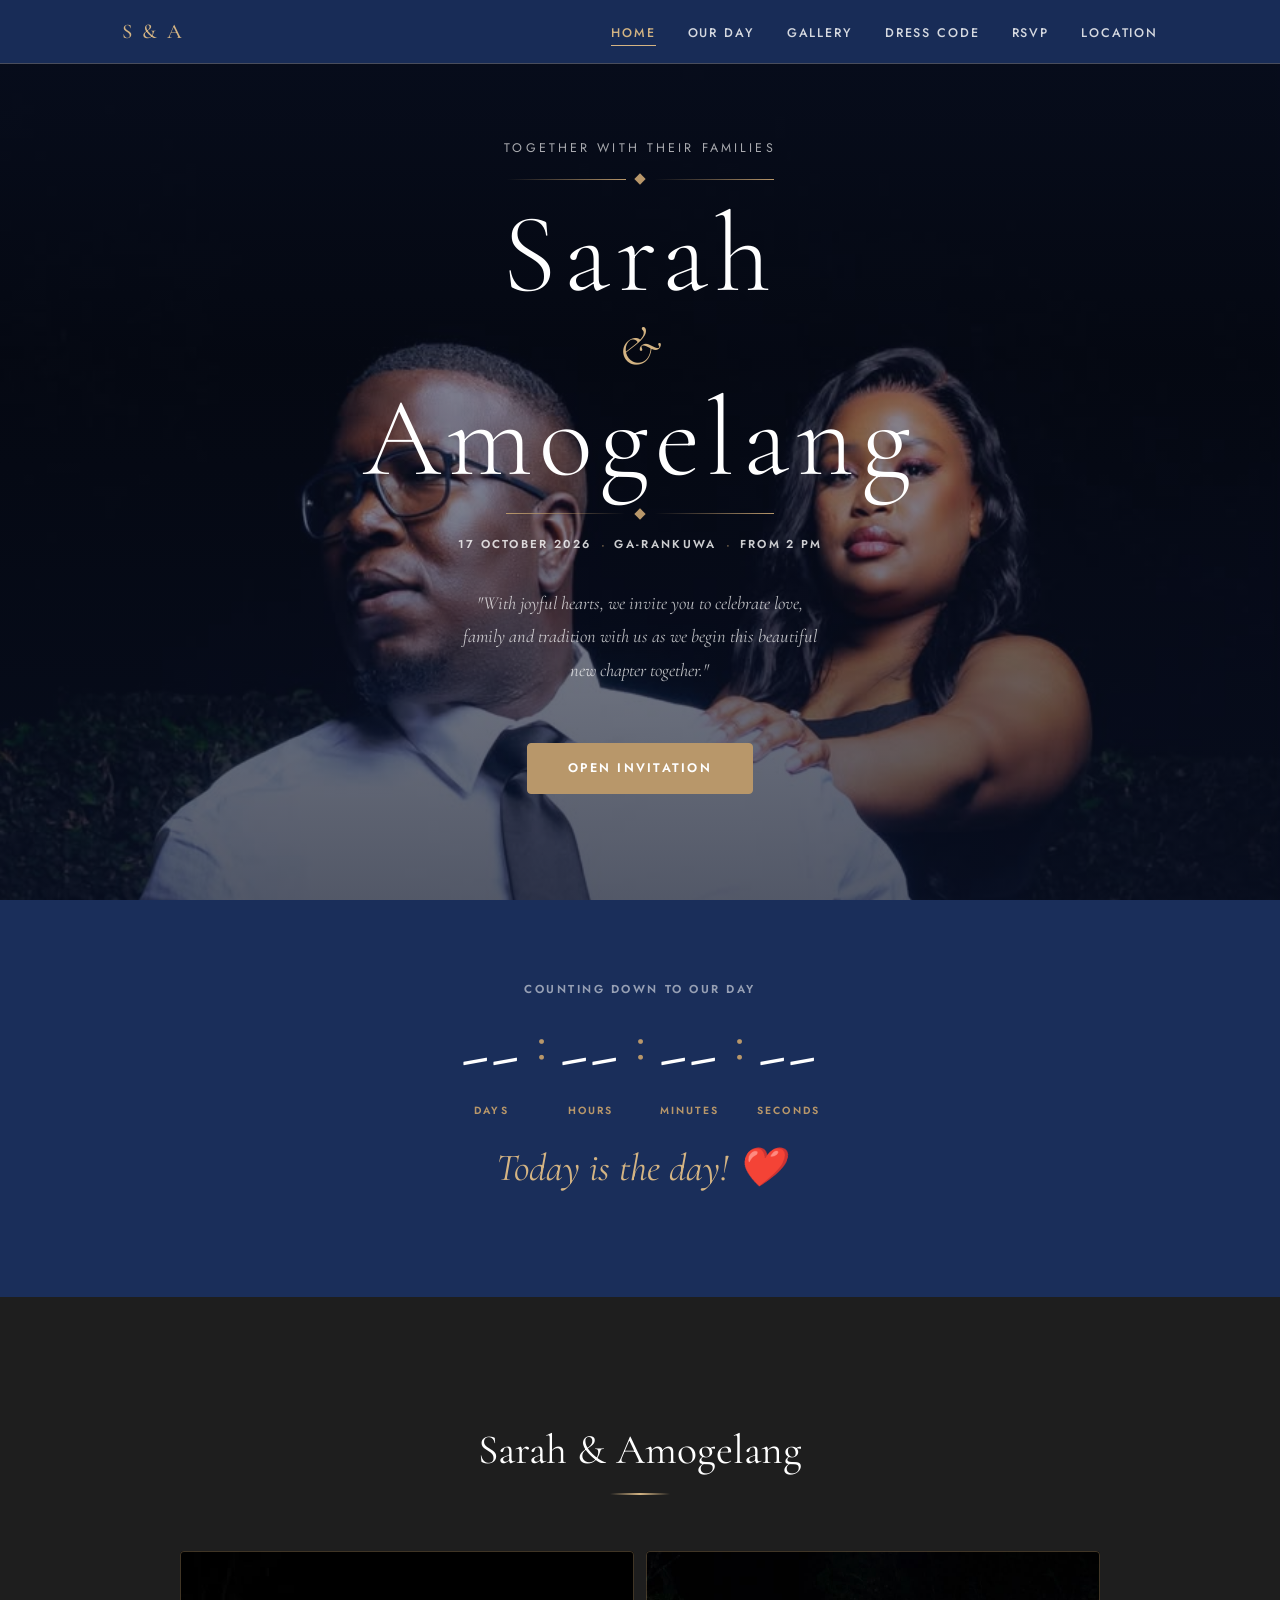
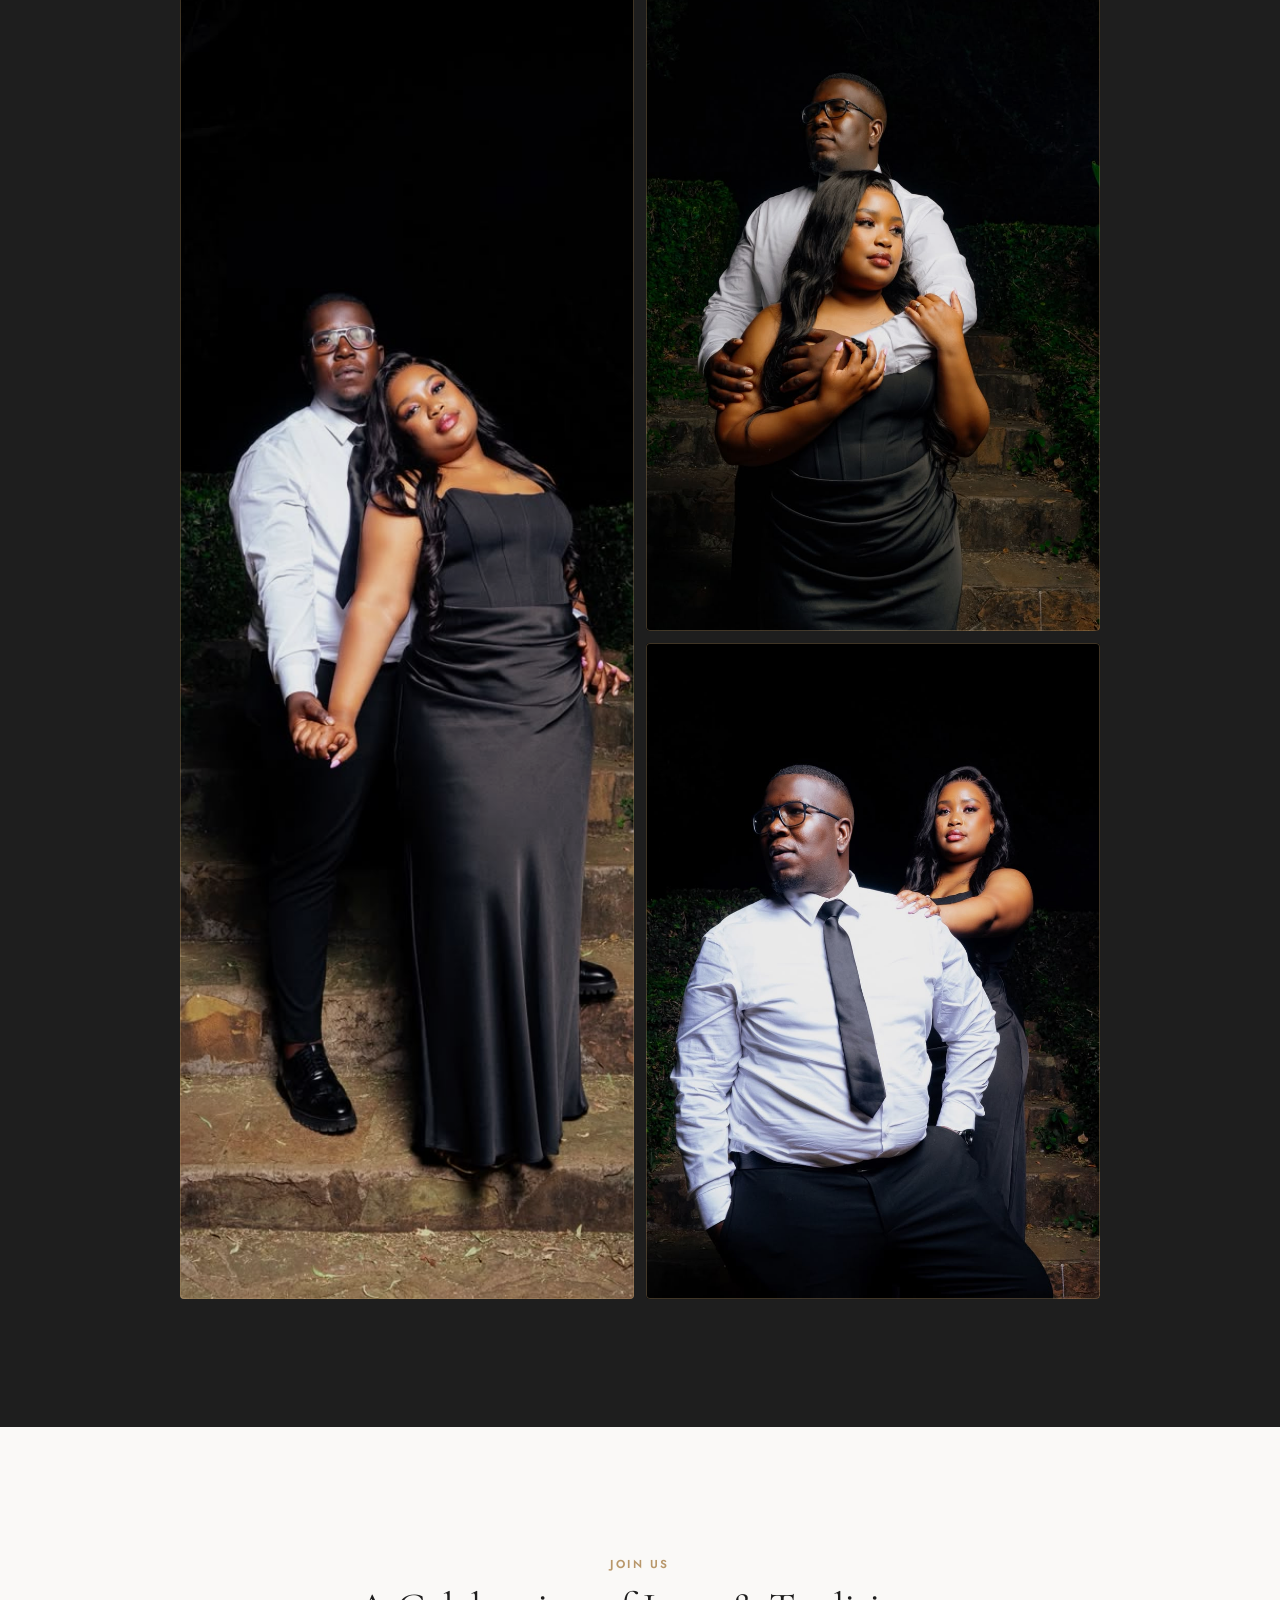
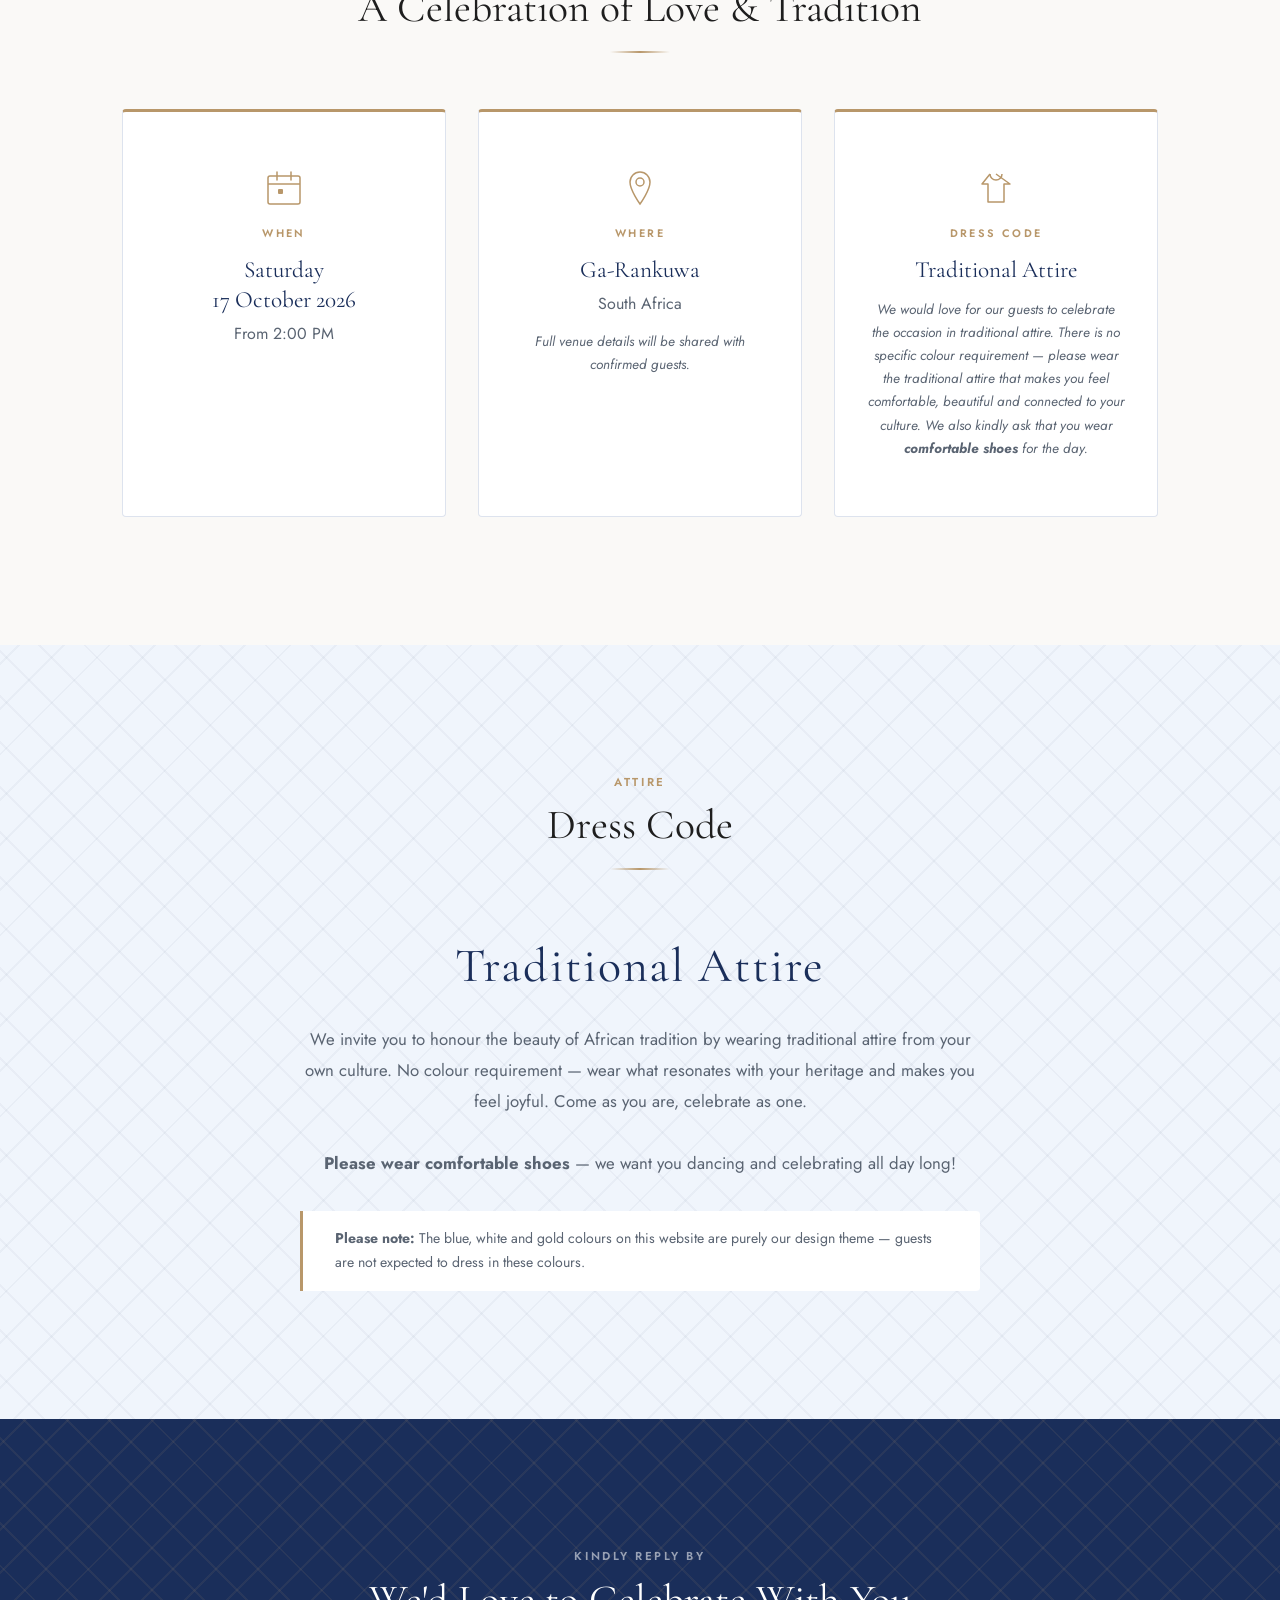
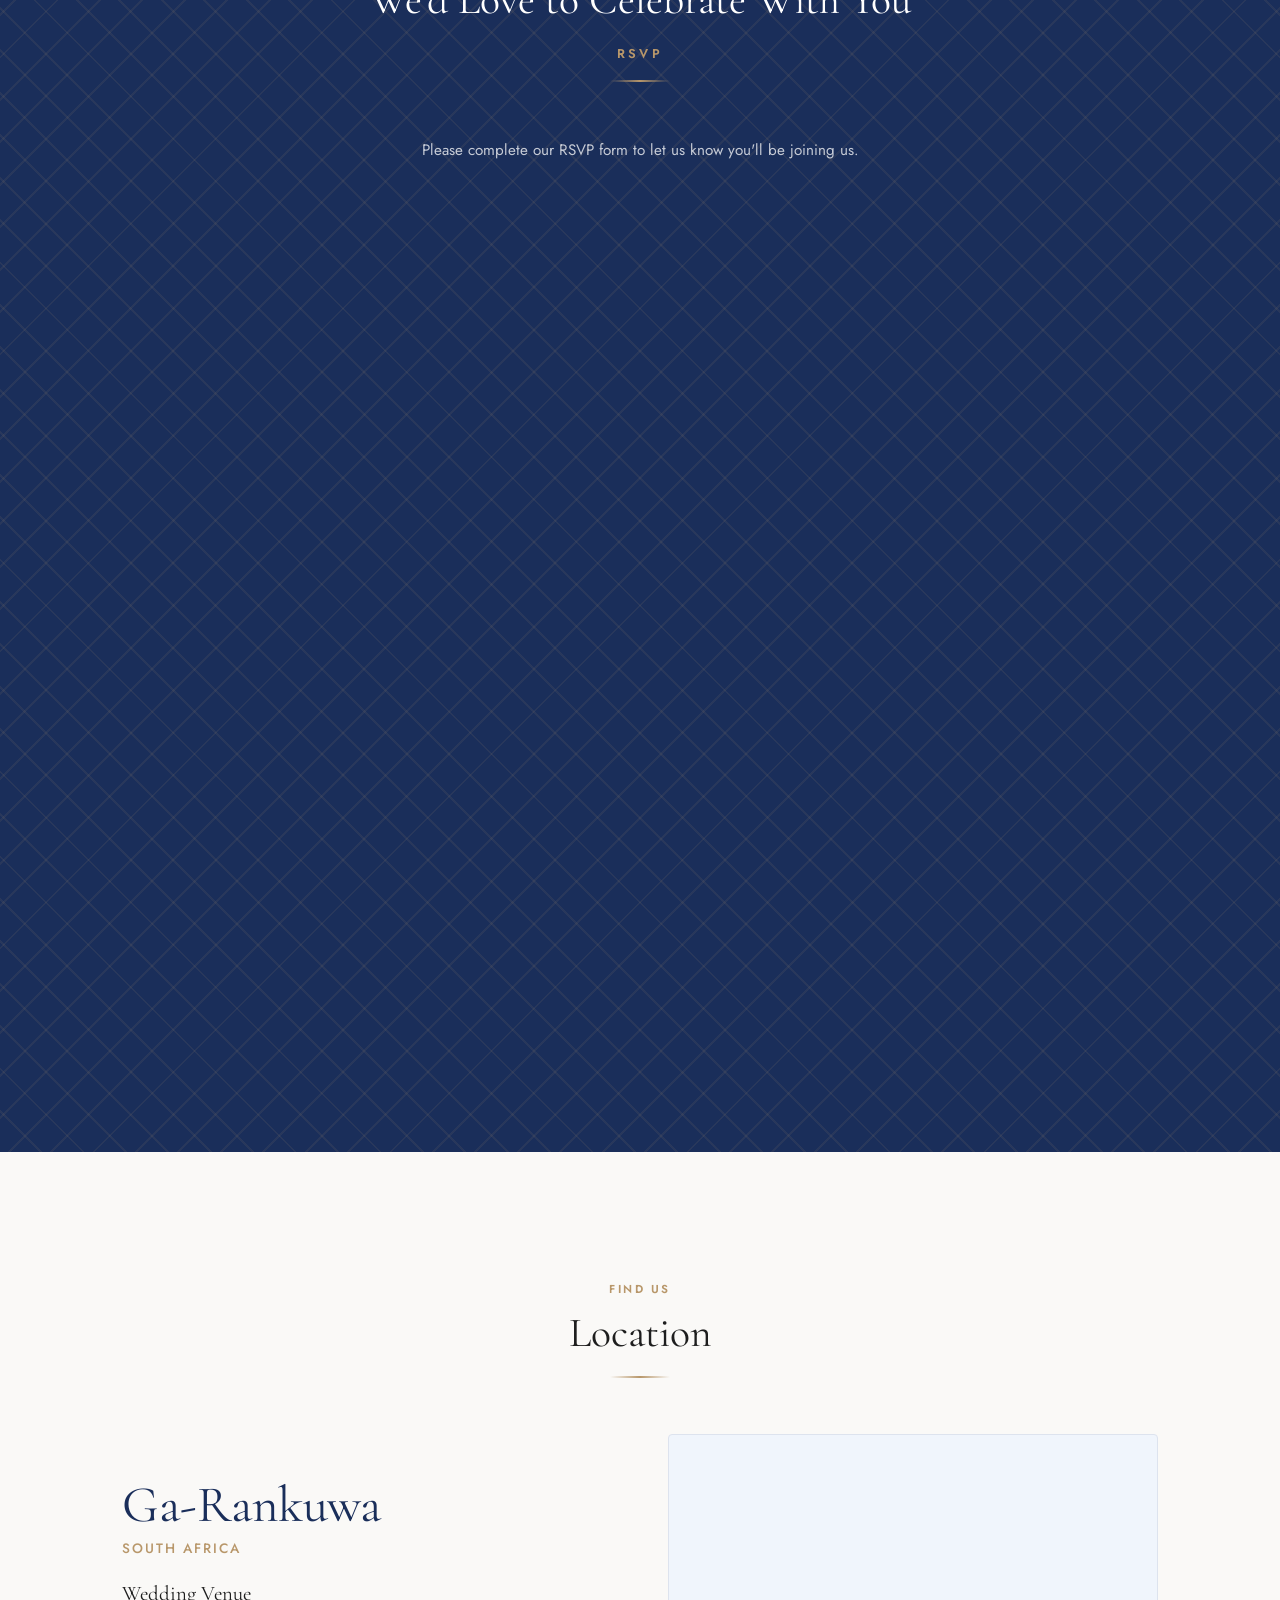
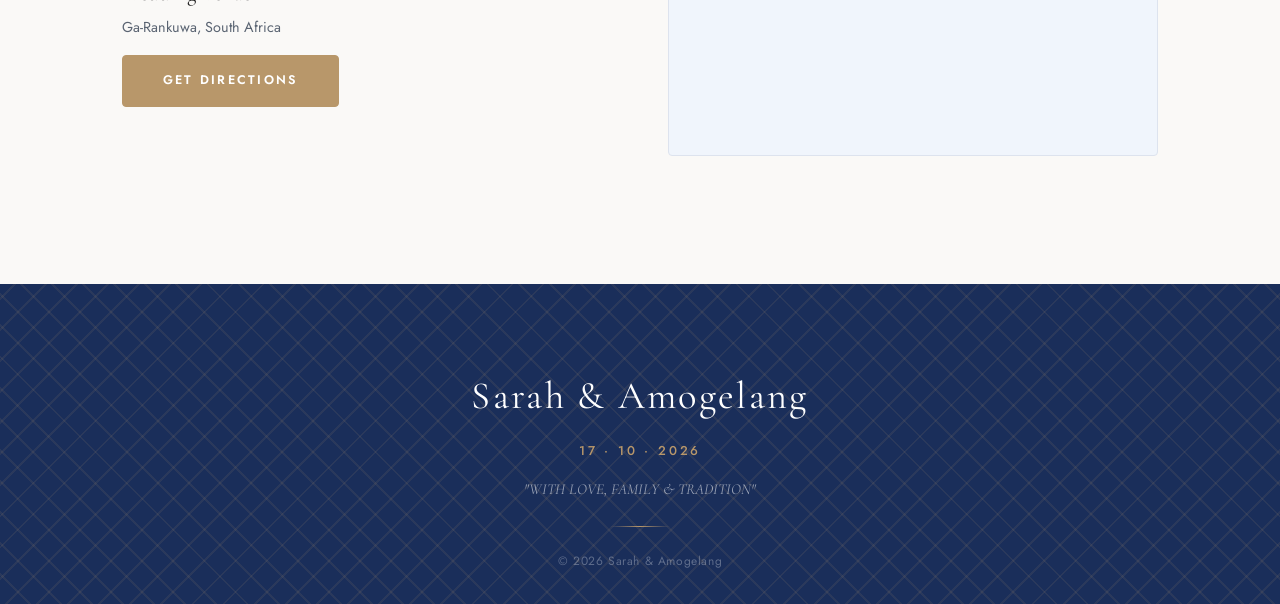
==== index.html @ c75ecd74 "Initial commit — Sarah & Amogelang wedding invitation" ====
<!DOCTYPE html>
<html lang="en">
<head>
  <meta charset="UTF-8" />
  <meta name="viewport" content="width=device-width, initial-scale=1.0" />
  <meta name="description" content="You are warmly invited to the wedding of Sarah & Amogelang — 17 October 2026, Ga-Rankuwa, South Africa." />
  <title>Sarah &amp; Amogelang | 17 October 2026</title>

  <!-- Fonts -->
  <link rel="preconnect" href="https://fonts.googleapis.com" />
  <link rel="preconnect" href="https://fonts.gstatic.com" crossorigin />
  <link href="https://fonts.googleapis.com/css2?family=Cormorant+Garamond:ital,wght@0,300;0,400;0,500;0,600;1,300;1,400&family=Jost:wght@300;400;500;600&display=swap" rel="stylesheet" />

  <link rel="stylesheet" href="styles.css" />
</head>
<body>

  <!-- =========================================================
       NAVIGATION
  ========================================================== -->
  <header class="site-header" role="banner">
    <div class="nav-container">
      <a href="#hero" class="nav-brand" aria-label="Sarah &amp; Amogelang — Home">S &amp; A</a>

      <button class="nav-toggle" id="navToggle" aria-label="Toggle navigation menu" aria-expanded="false" aria-controls="navMenu">
        <span class="burger-line"></span>
        <span class="burger-line"></span>
        <span class="burger-line"></span>
      </button>

      <nav id="navMenu" class="nav-menu" role="navigation" aria-label="Main navigation">
        <ul class="nav-list">
          <li><a href="#hero"     class="nav-link">Home</a></li>
          <li><a href="#details"  class="nav-link">Our Day</a></li>
          <li><a href="#gallery"  class="nav-link">Gallery</a></li>
          <li><a href="#dresscode" class="nav-link">Dress Code</a></li>
          <li><a href="#rsvp"    class="nav-link">RSVP</a></li>
          <li><a href="#location" class="nav-link">Location</a></li>
        </ul>
      </nav>
    </div>
  </header>

  <!-- =========================================================
       HERO
  ========================================================== -->
  <section class="hero" id="hero" aria-label="Wedding invitation hero">
    <div class="hero-content">
      <p class="hero-prelude animate-fade-up">Together with their families</p>

      <div class="hero-divider hero-divider--top animate-fade-up" aria-hidden="true">
        <span class="divider-gem"></span>
      </div>

      <h1 class="hero-names animate-fade-up">
        <span class="hero-name">Sarah</span>
        <span class="hero-ampersand">&amp;</span>
        <span class="hero-name">Amogelang</span>
      </h1>

      <div class="hero-divider hero-divider--bottom animate-fade-up" aria-hidden="true">
        <span class="divider-gem"></span>
      </div>

      <div class="hero-date animate-fade-up" aria-label="Wedding date and location">
        <span class="hero-date-text">17 OCTOBER 2026</span>
        <span class="hero-date-sep" aria-hidden="true">·</span>
        <span class="hero-date-text">GA-RANKUWA</span>
        <span class="hero-date-sep" aria-hidden="true">·</span>
        <span class="hero-date-text">FROM 2 PM</span>
      </div>

      <p class="hero-quote animate-fade-up">
        "With joyful hearts, we invite you to celebrate love,<br class="hero-br" />
        family and tradition with us as we begin this beautiful<br class="hero-br" />
        new chapter together."
      </p>

      <a href="#details" class="btn btn--gold animate-fade-up" aria-label="Open invitation — scroll to wedding details">
        OPEN INVITATION
      </a>
    </div>
  </section>

  <!-- =========================================================
       COUNTDOWN
  ========================================================== -->
  <section class="countdown-section" id="countdown" aria-label="Countdown to the wedding">
    <div class="section-pattern" aria-hidden="true"></div>
    <div class="container">
      <p class="section-eyebrow">Counting down to our day</p>
      <div class="countdown" id="countdownTimer" role="timer" aria-live="polite" aria-label="Wedding countdown">
        <div class="countdown-unit">
          <span class="countdown-number" id="cd-days">--</span>
          <span class="countdown-label">Days</span>
        </div>
        <span class="countdown-colon" aria-hidden="true">:</span>
        <div class="countdown-unit">
          <span class="countdown-number" id="cd-hours">--</span>
          <span class="countdown-label">Hours</span>
        </div>
        <span class="countdown-colon" aria-hidden="true">:</span>
        <div class="countdown-unit">
          <span class="countdown-number" id="cd-minutes">--</span>
          <span class="countdown-label">Minutes</span>
        </div>
        <span class="countdown-colon" aria-hidden="true">:</span>
        <div class="countdown-unit">
          <span class="countdown-number" id="cd-seconds">--</span>
          <span class="countdown-label">Seconds</span>
        </div>
      </div>
      <p class="countdown-message" id="countdownMessage" hidden></p>
    </div>
  </section>

  <!-- =========================================================
       GALLERY
  ========================================================== -->
  <section class="gallery-section" id="gallery" aria-labelledby="gallery-heading">
    <div class="container">
      <div class="section-header animate-on-scroll">
        <h2 class="section-title" id="gallery-heading">Sarah &amp; Amogelang</h2>
        <div class="gold-rule" aria-hidden="true"></div>
      </div>
      <div class="gallery-grid">
        <figure class="gallery-item gallery-item--tall animate-on-scroll">
          <img src="images/couple-1.jpeg" alt="Sarah and Amogelang — elegant portrait on stone steps" loading="lazy" />
        </figure>
        <figure class="gallery-item animate-on-scroll">
          <img src="images/couple-2.jpeg" alt="Amogelang embracing Sarah from behind, a tender moment" loading="lazy" />
        </figure>
        <figure class="gallery-item animate-on-scroll">
          <img src="images/couple-3.jpeg" alt="Sarah and Amogelang holding hands on the garden steps" loading="lazy" />
        </figure>
      </div>
    </div>
  </section>

  <!-- =========================================================
       WEDDING DETAILS
  ========================================================== -->
  <section class="details-section" id="details" aria-labelledby="details-heading">
    <div class="container">
      <div class="section-header animate-on-scroll">
        <span class="section-eyebrow">Join us</span>
        <h2 class="section-title" id="details-heading">A Celebration of Love &amp; Tradition</h2>
        <div class="gold-rule" aria-hidden="true"></div>
      </div>

      <div class="details-grid">

        <!-- WHEN -->
        <article class="detail-card animate-on-scroll" aria-label="Wedding date and time">
          <div class="detail-card__icon" aria-hidden="true">
            <svg viewBox="0 0 40 40" fill="none" xmlns="http://www.w3.org/2000/svg">
              <rect x="4" y="8" width="32" height="28" rx="2" stroke="currentColor" stroke-width="1.5"/>
              <path d="M4 16h32" stroke="currentColor" stroke-width="1.5"/>
              <path d="M13 4v8M27 4v8" stroke="currentColor" stroke-width="1.5" stroke-linecap="round"/>
              <rect x="14" y="21" width="5" height="5" rx="1" fill="currentColor"/>
            </svg>
          </div>
          <h3 class="detail-card__label">When</h3>
          <p class="detail-card__primary">Saturday</p>
          <p class="detail-card__primary">17 October 2026</p>
          <p class="detail-card__secondary">From 2:00 PM</p>
        </article>

        <!-- WHERE -->
        <article class="detail-card animate-on-scroll" aria-label="Wedding location">
          <div class="detail-card__icon" aria-hidden="true">
            <svg viewBox="0 0 40 40" fill="none" xmlns="http://www.w3.org/2000/svg">
              <path d="M20 4C14.477 4 10 8.477 10 14c0 8.25 10 22 10 22s10-13.75 10-22c0-5.523-4.477-10-10-10z" stroke="currentColor" stroke-width="1.5"/>
              <circle cx="20" cy="14" r="4" stroke="currentColor" stroke-width="1.5"/>
            </svg>
          </div>
          <h3 class="detail-card__label">Where</h3>
          <p class="detail-card__primary">Ga-Rankuwa</p>
          <p class="detail-card__secondary">South Africa</p>
          <p class="detail-card__note">Full venue details will be shared with confirmed guests.</p>
        </article>

        <!-- DRESS CODE -->
        <article class="detail-card animate-on-scroll" aria-label="Dress code information">
          <div class="detail-card__icon" aria-hidden="true">
            <svg viewBox="0 0 40 40" fill="none" xmlns="http://www.w3.org/2000/svg">
              <path d="M14 6l-8 10h6v18h16V16h6L20 6" stroke="currentColor" stroke-width="1.5" stroke-linejoin="round"/>
              <path d="M14 6c0 3.314 2.686 6 6 6s6-2.686 6-6" stroke="currentColor" stroke-width="1.5"/>
            </svg>
          </div>
          <h3 class="detail-card__label">Dress Code</h3>
          <p class="detail-card__primary">Traditional Attire</p>
          <p class="detail-card__note">
            We would love for our guests to celebrate the occasion in traditional attire.
            There is no specific colour requirement — please wear the traditional attire
            that makes you feel comfortable, beautiful and connected to your culture.
            We also kindly ask that you wear <strong>comfortable shoes</strong> for the day.
          </p>
        </article>

      </div>
    </div>
  </section>

  <!-- =========================================================
       DRESS CODE CALLOUT
  ========================================================== -->
  <section class="dresscode-section" id="dresscode" aria-labelledby="dresscode-heading">
    <div class="section-pattern section-pattern--light" aria-hidden="true"></div>
    <div class="container">
      <div class="section-header animate-on-scroll">
        <span class="section-eyebrow">Attire</span>
        <h2 class="section-title" id="dresscode-heading">Dress Code</h2>
        <div class="gold-rule" aria-hidden="true"></div>
      </div>
      <div class="dresscode-content animate-on-scroll">
        <p class="dresscode-primary">Traditional Attire</p>
        <p class="dresscode-body">
          We invite you to honour the beauty of African tradition by wearing traditional attire from your own culture.
          No colour requirement — wear what resonates with your heritage and makes you feel joyful.
          Come as you are, celebrate as one.<br /><br />
          <strong>Please wear comfortable shoes</strong> — we want you dancing and celebrating all day long!
        </p>
        <div class="dresscode-note animate-on-scroll">
          <p><strong>Please note:</strong> The blue, white and gold colours on this website are purely our design theme — guests are not expected to dress in these colours.</p>
        </div>
      </div>
    </div>
  </section>

  <!-- =========================================================
       RSVP
  ========================================================== -->
  <section class="rsvp-section" id="rsvp" aria-labelledby="rsvp-heading">
    <div class="section-pattern section-pattern--dark" aria-hidden="true"></div>
    <div class="container">
      <div class="section-header animate-on-scroll">
        <span class="section-eyebrow">Kindly reply by</span>
        <h2 class="section-title" id="rsvp-heading">We'd Love to Celebrate With You</h2>
        <p class="section-subtitle">RSVP</p>
        <div class="gold-rule" aria-hidden="true"></div>
      </div>

      <!-- Google Forms Mode (hidden by default — activated via config.js) -->
      <div id="rsvpGoogleMode" class="rsvp-google-mode" hidden aria-label="Google Forms RSVP options">
        <p class="rsvp-google-intro animate-on-scroll">Please complete our RSVP form to let us know you'll be joining us.</p>
        <div id="rsvpEmbedContainer" class="rsvp-embed-container animate-on-scroll" hidden>
          <!-- Google Form iframe injected by JS when googleFormEmbedUrl is set -->
        </div>
        <div id="rsvpLinkContainer" class="rsvp-link-container animate-on-scroll" hidden>
          <!-- External link button injected by JS when googleFormUrl is set -->
        </div>
      </div>

      <!-- Demo Form Mode (shown by default) -->
      <div id="rsvpDemoMode" class="rsvp-form-wrapper animate-on-scroll">
        <form id="rsvpForm" class="rsvp-form" novalidate aria-label="RSVP form">

          <fieldset class="form-fieldset">
            <legend class="form-legend">Guest Information</legend>

            <div class="form-group">
              <label class="form-label" for="guestName">Full Name <span class="required" aria-label="required">*</span></label>
              <input class="form-input" type="text" id="guestName" name="guestName" autocomplete="name" required aria-required="true" placeholder="Your full name" />
              <span class="form-error" id="guestNameError" role="alert" aria-live="polite"></span>
            </div>

            <div class="form-group">
              <label class="form-label" for="guestPhone">Phone Number <span class="required" aria-label="required">*</span></label>
              <input class="form-input" type="tel" id="guestPhone" name="guestPhone" autocomplete="tel" required aria-required="true" placeholder="+27 xx xxx xxxx" />
              <span class="form-error" id="guestPhoneError" role="alert" aria-live="polite"></span>
            </div>
          </fieldset>

          <fieldset class="form-fieldset">
            <legend class="form-legend">Attendance</legend>

            <div class="form-group">
              <p class="form-label" id="attendanceLabel">Will you be joining us? <span class="required" aria-label="required">*</span></p>
              <div class="radio-group" role="radiogroup" aria-labelledby="attendanceLabel">
                <label class="radio-option">
                  <input type="radio" name="attendance" value="yes" required aria-required="true" />
                  <span class="radio-custom" aria-hidden="true"></span>
                  <span class="radio-text">Yes, I'll be there</span>
                </label>
                <label class="radio-option">
                  <input type="radio" name="attendance" value="no" />
                  <span class="radio-custom" aria-hidden="true"></span>
                  <span class="radio-text">Sadly, I won't be able to attend</span>
                </label>
              </div>
              <span class="form-error" id="attendanceError" role="alert" aria-live="polite"></span>
            </div>
          </fieldset>

          <fieldset class="form-fieldset" id="attendingFields">
            <legend class="form-legend">Your Group</legend>

            <div class="form-group">
              <label class="form-label" for="guestCount">Number of Guests</label>
              <select class="form-input form-select" id="guestCount" name="guestCount" aria-label="Number of guests attending">
                <option value="1" selected>1 (just me)</option>
                <option value="2">2</option>
                <option value="3">3</option>
                <option value="4">4</option>
                <option value="5+">5+</option>
              </select>
            </div>

            
          </fieldset>

          

          <fieldset class="form-fieldset">
            <legend class="form-legend">A Little Extra</legend>

            <div class="form-group">
              <label class="form-label" for="message">Message to the Couple <span class="optional">(optional)</span></label>
              <textarea class="form-input form-textarea" id="message" name="message" rows="4" placeholder="Share your love and well wishes…" aria-label="Optional message to the couple"></textarea>
            </div>

            <div class="form-group">
              <label class="form-label" for="songRequest">Song Request <span class="optional">(optional)</span></label>
              <input class="form-input" type="text" id="songRequest" name="songRequest" placeholder="Request a song for the dancefloor!" />
            </div>
          </fieldset>

          <div class="form-actions">
            <button type="submit" class="btn btn--gold btn--full" id="rsvpSubmitBtn">SUBMIT RSVP</button>
          </div>

        </form>

        <!-- Success message -->
        <div class="rsvp-success" id="rsvpSuccess" hidden role="alert" aria-live="assertive">
          <div class="rsvp-success__icon" aria-hidden="true">♥</div>
          <h3 class="rsvp-success__title">Thank You!</h3>
          <p class="rsvp-success__body" id="rsvpSuccessMsg"></p>
          <button class="btn btn--outline" id="rsvpResetBtn">Submit Another Response</button>
        </div>
      </div>

    </div>
  </section>

  <!-- =========================================================
       LOCATION
  ========================================================== -->
  <section class="location-section" id="location" aria-labelledby="location-heading">
    <div class="container">
      <div class="section-header animate-on-scroll">
        <span class="section-eyebrow">Find us</span>
        <h2 class="section-title" id="location-heading">Location</h2>
        <div class="gold-rule" aria-hidden="true"></div>
      </div>

      <div class="location-content animate-on-scroll">
        <div class="location-info">
          <p class="location-city">Ga-Rankuwa</p>
          <p class="location-province">South Africa</p>
          <div id="venueDetails" class="venue-details" hidden>
            <p class="venue-name" id="venueName"></p>
            <p class="venue-address" id="venueAddress"></p>
          </div>
          <p class="location-note" id="locationNote">
            The exact venue will be confirmed and shared with all guests who have RSVPed.
          </p>
          <a class="btn btn--gold" id="directionsBtn" href="#" aria-label="Get directions to the venue" aria-disabled="true">
            GET DIRECTIONS
          </a>
        </div>

        <div class="location-map" id="mapContainer" aria-label="Map showing the wedding venue in Ga-Rankuwa">
        </div>
      </div>
    </div>
  </section>

  <!-- =========================================================
       FOOTER
  ========================================================== -->
  <footer class="site-footer" role="contentinfo">
    <div class="footer-pattern" aria-hidden="true"></div>
    <div class="container footer-inner">
      <div class="footer-names">Sarah &amp; Amogelang</div>
      <div class="footer-date">17 · 10 · 2026</div>
      <div class="footer-tagline">"WITH LOVE, FAMILY &amp; TRADITION"</div>
      <div class="footer-divider" aria-hidden="true"></div>
      <p class="footer-copy">&copy; 2026 Sarah &amp; Amogelang</p>
    </div>
  </footer>

  <!-- Scripts -->
  <script src="config.js"></script>
  <script src="app.js"></script>
</body>
</html>
---- styles.css ----
/* ============================================================
   DESIGN TOKENS
============================================================ */
:root {
  /* Colours */
  --c-blue-deep:    #1a2e5a;
  --c-blue-mid:     #2a4a8a;
  --c-blue-light:   #dce8f5;
  --c-blue-pale:    #f0f5fc;
  --c-gold:         #b8976a;
  --c-gold-light:   #d4b483;
  --c-gold-pale:    #f5ede0;
  --c-white:        #ffffff;
  --c-ivory:        #faf9f7;
  --c-charcoal:     #1e1e1e;
  --c-muted:        #5a6472;
  --c-border:       #dde3ee;

  /* Typography */
  --font-serif:  'Cormorant Garamond', Georgia, 'Times New Roman', serif;
  --font-sans:   'Jost', 'Segoe UI', system-ui, sans-serif;

  /* Spacing */
  --space-xs:   0.5rem;
  --space-sm:   1rem;
  --space-md:   2rem;
  --space-lg:   3.5rem;
  --space-xl:   5rem;
  --space-xxl:  8rem;

  /* Misc */
  --radius:     4px;
  --transition: 0.3s ease;
  --max-width:  1100px;
  --nav-height: 64px;
}

/* ============================================================
   RESET & BASE
============================================================ */
*, *::before, *::after { box-sizing: border-box; margin: 0; padding: 0; }

html { scroll-behavior: smooth; font-size: 16px; }

@media (prefers-reduced-motion: reduce) {
  html { scroll-behavior: auto; }
  *, *::before, *::after {
    animation-duration: 0.01ms !important;
    transition-duration: 0.01ms !important;
  }
}

body {
  font-family: var(--font-sans);
  color: var(--c-charcoal);
  background: var(--c-ivory);
  line-height: 1.7;
  -webkit-font-smoothing: antialiased;
}

img, svg { display: block; max-width: 100%; }
a { color: inherit; text-decoration: none; }
button { cursor: pointer; font-family: var(--font-sans); border: none; background: none; }
ul { list-style: none; }

/* ============================================================
   TSWANA GEOMETRIC PATTERN  (CSS-generated, no external images)
   Based on traditional kente / Tswana interlocking diamond motifs
============================================================ */
.hero-pattern,
.section-pattern,
.footer-pattern {
  position: absolute;
  inset: 0;
  pointer-events: none;
  z-index: 0;
}

/* Hero — diamond grid on deep blue */
.hero-pattern {
  background-image:
    /* Diagonal lines forming diamonds */
    repeating-linear-gradient(
      45deg,
      transparent,
      transparent 28px,
      rgba(184, 151, 106, 0.12) 28px,
      rgba(184, 151, 106, 0.12) 30px
    ),
    repeating-linear-gradient(
      -45deg,
      transparent,
      transparent 28px,
      rgba(184, 151, 106, 0.12) 28px,
      rgba(184, 151, 106, 0.12) 30px
    ),
    /* Cross-hatch accent */
    repeating-linear-gradient(
      0deg,
      transparent,
      transparent 58px,
      rgba(184, 151, 106, 0.06) 58px,
      rgba(184, 151, 106, 0.06) 60px
    ),
    repeating-linear-gradient(
      90deg,
      transparent,
      transparent 58px,
      rgba(184, 151, 106, 0.06) 58px,
      rgba(184, 151, 106, 0.06) 60px
    );
}

/* Light section — subtle diamond tint on pale blue */
.section-pattern--light {
  background-image:
    repeating-linear-gradient(
      45deg,
      transparent,
      transparent 30px,
      rgba(26, 46, 90, 0.04) 30px,
      rgba(26, 46, 90, 0.04) 32px
    ),
    repeating-linear-gradient(
      -45deg,
      transparent,
      transparent 30px,
      rgba(26, 46, 90, 0.04) 30px,
      rgba(26, 46, 90, 0.04) 32px
    );
}

/* Dark section — on RSVP deep blue bg */
.section-pattern--dark {
  background-image:
    repeating-linear-gradient(
      45deg,
      transparent,
      transparent 28px,
      rgba(184, 151, 106, 0.09) 28px,
      rgba(184, 151, 106, 0.09) 30px
    ),
    repeating-linear-gradient(
      -45deg,
      transparent,
      transparent 28px,
      rgba(184, 151, 106, 0.09) 28px,
      rgba(184, 151, 106, 0.09) 30px
    );
}

/* Footer */
.footer-pattern {
  background-image:
    repeating-linear-gradient(
      45deg,
      transparent,
      transparent 20px,
      rgba(184, 151, 106, 0.10) 20px,
      rgba(184, 151, 106, 0.10) 22px
    ),
    repeating-linear-gradient(
      -45deg,
      transparent,
      transparent 20px,
      rgba(184, 151, 106, 0.10) 20px,
      rgba(184, 151, 106, 0.10) 22px
    );
}

/* ============================================================
   CONTAINER
============================================================ */
.container {
  width: 100%;
  max-width: var(--max-width);
  margin: 0 auto;
  padding: 0 var(--space-md);
  position: relative;
  z-index: 1;
}

/* ============================================================
   NAVIGATION
============================================================ */
.site-header {
  position: fixed;
  top: 0;
  left: 0;
  right: 0;
  height: var(--nav-height);
  z-index: 100;
  background: rgba(26, 46, 90, 0.96);
  backdrop-filter: blur(8px);
  -webkit-backdrop-filter: blur(8px);
  border-bottom: 1px solid rgba(184, 151, 106, 0.3);
  transition: background var(--transition);
}

.nav-container {
  max-width: var(--max-width);
  margin: 0 auto;
  padding: 0 var(--space-md);
  height: 100%;
  display: flex;
  align-items: center;
  justify-content: space-between;
}

.nav-brand {
  font-family: var(--font-serif);
  font-size: 1.3rem;
  font-weight: 500;
  color: var(--c-gold-light);
  letter-spacing: 0.12em;
  flex-shrink: 0;
}

.nav-menu { display: flex; align-items: center; }

.nav-list {
  display: flex;
  gap: var(--space-md);
}

.nav-link {
  font-size: 0.78rem;
  font-weight: 500;
  letter-spacing: 0.15em;
  text-transform: uppercase;
  color: rgba(255,255,255,0.82);
  transition: color var(--transition);
  padding: 4px 0;
  position: relative;
}

.nav-link::after {
  content: '';
  position: absolute;
  bottom: 0;
  left: 0;
  width: 0;
  height: 1px;
  background: var(--c-gold-light);
  transition: width var(--transition);
}

.nav-link:hover,
.nav-link:focus-visible {
  color: var(--c-gold-light);
  outline: none;
}

.nav-link:hover::after,
.nav-link:focus-visible::after { width: 100%; }

.nav-link.active { color: var(--c-gold-light); }
.nav-link.active::after { width: 100%; }

/* Hamburger */
.nav-toggle {
  display: none;
  flex-direction: column;
  justify-content: center;
  gap: 5px;
  width: 40px;
  height: 40px;
  padding: 8px;
  background: transparent;
  border: 1px solid rgba(184, 151, 106, 0.4);
  border-radius: var(--radius);
  z-index: 110;
}

.burger-line {
  display: block;
  width: 100%;
  height: 1.5px;
  background: var(--c-gold-light);
  border-radius: 2px;
  transition: transform var(--transition), opacity var(--transition);
}

.nav-toggle[aria-expanded="true"] .burger-line:nth-child(1) { transform: translateY(6.5px) rotate(45deg); }
.nav-toggle[aria-expanded="true"] .burger-line:nth-child(2) { opacity: 0; }
.nav-toggle[aria-expanded="true"] .burger-line:nth-child(3) { transform: translateY(-6.5px) rotate(-45deg); }

/* ============================================================
   BUTTONS
============================================================ */
.btn {
  display: inline-block;
  padding: 14px 40px;
  font-family: var(--font-sans);
  font-size: 0.78rem;
  font-weight: 600;
  letter-spacing: 0.18em;
  text-transform: uppercase;
  text-align: center;
  border-radius: var(--radius);
  transition: background var(--transition), color var(--transition),
              border-color var(--transition), transform 0.15s ease,
              box-shadow var(--transition);
  cursor: pointer;
  position: relative;
  overflow: hidden;
}

.btn--gold {
  background: var(--c-gold);
  color: var(--c-white);
  border: 1px solid var(--c-gold);
}

.btn--gold:hover,
.btn--gold:focus-visible {
  background: var(--c-gold-light);
  border-color: var(--c-gold-light);
  transform: translateY(-2px);
  box-shadow: 0 6px 20px rgba(184,151,106,0.35);
  outline: none;
}

.btn--outline {
  background: transparent;
  color: var(--c-blue-deep);
  border: 1px solid var(--c-gold);
}

.btn--outline:hover,
.btn--outline:focus-visible {
  background: var(--c-gold-pale);
  outline: none;
  transform: translateY(-2px);
}

.btn--full { width: 100%; display: block; }

.btn[aria-disabled="true"] {
  opacity: 0.5;
  pointer-events: none;
  cursor: not-allowed;
}

/* ============================================================
   SECTION SHARED STYLES
============================================================ */
.section-header {
  text-align: center;
  margin-bottom: var(--space-lg);
}

.section-eyebrow {
  display: block;
  font-size: 0.72rem;
  font-weight: 600;
  letter-spacing: 0.22em;
  text-transform: uppercase;
  color: var(--c-gold);
  margin-bottom: var(--space-xs);
}

.section-title {
  font-family: var(--font-serif);
  font-size: clamp(1.8rem, 4vw, 2.6rem);
  font-weight: 400;
  line-height: 1.25;
  color: inherit;
  margin-bottom: 1rem;
}

.section-subtitle {
  font-family: var(--font-sans);
  font-size: 0.8rem;
  font-weight: 600;
  letter-spacing: 0.25em;
  text-transform: uppercase;
  color: var(--c-gold);
  margin-bottom: var(--space-sm);
}

.gold-rule {
  width: 60px;
  height: 2px;
  background: linear-gradient(90deg, transparent, var(--c-gold), transparent);
  margin: 0 auto;
}

/* ============================================================
   HERO
============================================================ */
.hero {
  position: relative;
  min-height: 100dvh;
  display: flex;
  align-items: center;
  justify-content: center;
  background-color: var(--c-charcoal);
  background-image: url('images/couple-3.jpeg');
  background-size: cover;
  background-position: center top;
  background-repeat: no-repeat;
  overflow: hidden;
  padding: calc(var(--nav-height) + var(--space-lg)) var(--space-md) var(--space-xl);
}

/* Dark gradient overlay — keeps text legible over the photo */
.hero::before {
  content: '';
  position: absolute;
  inset: 0;
  background:
    linear-gradient(
      to bottom,
      rgba(10, 18, 40, 0.72) 0%,
      rgba(10, 18, 40, 0.45) 40%,
      rgba(10, 18, 40, 0.70) 100%
    );
  pointer-events: none;
  z-index: 0;
}

.hero-content {
  position: relative;
  z-index: 1;
  text-align: center;
  color: var(--c-white);
  max-width: 680px;
}

.hero-prelude {
  font-size: 0.78rem;
  font-weight: 400;
  letter-spacing: 0.25em;
  text-transform: uppercase;
  color: rgba(255,255,255,0.65);
  margin-bottom: var(--space-sm);
}

/* Gold decorative lines with diamond */
.hero-divider {
  display: flex;
  align-items: center;
  justify-content: center;
  gap: 10px;
  margin: 0.6rem auto;
}

.hero-divider::before,
.hero-divider::after {
  content: '';
  flex: 1;
  max-width: 120px;
  height: 1px;
  background: linear-gradient(90deg, transparent, var(--c-gold));
}

.hero-divider--bottom::before { background: linear-gradient(90deg, var(--c-gold), transparent); }
.hero-divider--bottom::after  { background: linear-gradient(90deg, transparent, var(--c-gold)); }

.divider-gem {
  display: block;
  width: 8px;
  height: 8px;
  background: var(--c-gold);
  transform: rotate(45deg);
  flex-shrink: 0;
}

/* Names */
.hero-names {
  font-family: var(--font-serif);
  font-weight: 300;
  line-height: 1.1;
  display: flex;
  flex-direction: column;
  align-items: center;
  gap: 0.1em;
  margin: var(--space-xs) 0;
}

.hero-name {
  font-size: clamp(3.5rem, 12vw, 7rem);
  letter-spacing: 0.06em;
  color: var(--c-white);
  display: block;
}

.hero-ampersand {
  font-family: var(--font-serif);
  font-style: italic;
  font-size: clamp(2rem, 6vw, 3.5rem);
  color: var(--c-gold-light);
  line-height: 1;
}

/* Date row */
.hero-date {
  display: flex;
  align-items: center;
  justify-content: center;
  flex-wrap: wrap;
  gap: 0.6rem;
  margin: var(--space-sm) 0;
}

.hero-date-text {
  font-size: 0.72rem;
  font-weight: 600;
  letter-spacing: 0.2em;
  text-transform: uppercase;
  color: rgba(255,255,255,0.8);
}

.hero-date-sep {
  color: var(--c-gold);
  font-size: 0.8rem;
}

/* Quote */
.hero-quote {
  font-family: var(--font-serif);
  font-style: italic;
  font-size: clamp(0.95rem, 2.5vw, 1.15rem);
  color: rgba(255,255,255,0.72);
  line-height: 1.8;
  margin: var(--space-md) 0 var(--space-lg);
}

.hero-br { display: none; }
@media (min-width: 560px) { .hero-br { display: inline; } }

/* ============================================================
   ANIMATIONS
============================================================ */
.animate-fade-up {
  opacity: 0;
  transform: translateY(24px);
  animation: fadeUp 0.9s cubic-bezier(0.22, 1, 0.36, 1) forwards;
}

.animate-fade-up:nth-child(1)  { animation-delay: 0.1s; }
.animate-fade-up:nth-child(2)  { animation-delay: 0.25s; }
.animate-fade-up:nth-child(3)  { animation-delay: 0.40s; }
.animate-fade-up:nth-child(4)  { animation-delay: 0.55s; }
.animate-fade-up:nth-child(5)  { animation-delay: 0.70s; }
.animate-fade-up:nth-child(6)  { animation-delay: 0.85s; }
.animate-fade-up:nth-child(7)  { animation-delay: 1.00s; }
.animate-fade-up:nth-child(8)  { animation-delay: 1.15s; }

@keyframes fadeUp {
  to { opacity: 1; transform: translateY(0); }
}

/* Scroll-triggered */
.animate-on-scroll {
  opacity: 0;
  transform: translateY(30px);
  transition: opacity 0.7s cubic-bezier(0.22, 1, 0.36, 1),
              transform 0.7s cubic-bezier(0.22, 1, 0.36, 1);
}

.animate-on-scroll.in-view {
  opacity: 1;
  transform: translateY(0);
}

/* ============================================================
   COUNTDOWN
============================================================ */
.countdown-section {
  position: relative;
  background: var(--c-blue-deep);
  padding: var(--space-xl) 0;
  overflow: hidden;
  text-align: center;
}

.countdown-section .section-eyebrow { color: rgba(255,255,255,0.55); }

.countdown {
  display: flex;
  align-items: flex-start;
  justify-content: center;
  gap: 0.5rem;
  flex-wrap: wrap;
}

.countdown-unit {
  display: flex;
  flex-direction: column;
  align-items: center;
  min-width: 72px;
}

.countdown-number {
  font-family: var(--font-serif);
  font-size: clamp(3rem, 10vw, 5.5rem);
  font-weight: 300;
  line-height: 1;
  color: var(--c-white);
  letter-spacing: 0.03em;
}

.countdown-label {
  font-size: 0.65rem;
  font-weight: 600;
  letter-spacing: 0.2em;
  text-transform: uppercase;
  color: var(--c-gold);
  margin-top: 0.4rem;
}

.countdown-colon {
  font-family: var(--font-serif);
  font-size: clamp(2rem, 6vw, 3.5rem);
  color: var(--c-gold);
  line-height: 1;
  padding-top: 0.1em;
  align-self: flex-start;
}

.countdown-message {
  font-family: var(--font-serif);
  font-size: clamp(1.5rem, 4vw, 2.4rem);
  font-style: italic;
  color: var(--c-gold-light);
  text-align: center;
  padding: var(--space-sm) var(--space-md);
}

/* ============================================================
   DETAILS SECTION
============================================================ */
.details-section {
  padding: var(--space-xxl) 0;
  background: var(--c-ivory);
  color: var(--c-charcoal);
}

.details-grid {
  display: grid;
  grid-template-columns: repeat(auto-fit, minmax(260px, 1fr));
  gap: var(--space-md);
}

.detail-card {
  background: var(--c-white);
  border: 1px solid var(--c-border);
  border-top: 3px solid var(--c-gold);
  border-radius: var(--radius);
  padding: var(--space-lg) var(--space-md);
  text-align: center;
  transition: transform var(--transition), box-shadow var(--transition);
}

.detail-card:hover { transform: translateY(-4px); box-shadow: 0 8px 28px rgba(26,46,90,0.1); }

.detail-card__icon {
  width: 40px;
  height: 40px;
  margin: 0 auto var(--space-sm);
  color: var(--c-gold);
}

.detail-card__label {
  font-size: 0.68rem;
  font-weight: 600;
  letter-spacing: 0.22em;
  text-transform: uppercase;
  color: var(--c-gold);
  margin-bottom: 0.8rem;
}

.detail-card__primary {
  font-family: var(--font-serif);
  font-size: 1.45rem;
  font-weight: 400;
  color: var(--c-blue-deep);
  line-height: 1.3;
}

.detail-card__secondary {
  font-size: 1rem;
  color: var(--c-muted);
  margin-top: 0.3rem;
}

.detail-card__note {
  font-size: 0.85rem;
  color: var(--c-muted);
  line-height: 1.7;
  margin-top: 0.8rem;
  font-style: italic;
}

/* ============================================================
   DRESS CODE
============================================================ */
.dresscode-section {
  position: relative;
  padding: var(--space-xxl) 0;
  background: var(--c-blue-pale);
  color: var(--c-charcoal);
  overflow: hidden;
}

.dresscode-content { max-width: 680px; margin: 0 auto; text-align: center; }

.dresscode-primary {
  font-family: var(--font-serif);
  font-size: clamp(1.8rem, 5vw, 3rem);
  font-weight: 400;
  color: var(--c-blue-deep);
  margin-bottom: var(--space-sm);
  letter-spacing: 0.04em;
}

.dresscode-body {
  font-size: 1.05rem;
  color: var(--c-muted);
  line-height: 1.85;
  margin-bottom: var(--space-md);
}

.dresscode-note {
  background: var(--c-white);
  border-left: 3px solid var(--c-gold);
  border-radius: 0 var(--radius) var(--radius) 0;
  padding: var(--space-sm) var(--space-md);
  text-align: left;
  font-size: 0.88rem;
  color: var(--c-muted);
  line-height: 1.7;
}

/* ============================================================
   RSVP SECTION
============================================================ */
.rsvp-section {
  position: relative;
  padding: var(--space-xxl) 0;
  background: var(--c-blue-deep);
  color: var(--c-white);
  overflow: hidden;
}

.rsvp-section .section-title { color: var(--c-white); }
.rsvp-section .section-eyebrow { color: rgba(255,255,255,0.55); }

.rsvp-form-wrapper { max-width: 640px; margin: 0 auto; }

.rsvp-form {
  background: var(--c-white);
  border-radius: var(--radius);
  border: 1px solid var(--c-border);
  padding: var(--space-lg) var(--space-md);
}

/* Fieldsets */
.form-fieldset {
  border: none;
  margin-bottom: var(--space-md);
  padding: 0;
}

.form-legend {
  font-size: 0.7rem;
  font-weight: 600;
  letter-spacing: 0.2em;
  text-transform: uppercase;
  color: var(--c-gold);
  margin-bottom: var(--space-sm);
  padding-bottom: 0.5rem;
  border-bottom: 1px solid var(--c-border);
  width: 100%;
  display: block;
}

/* Form groups */
.form-group { margin-bottom: var(--space-sm); }

.form-label {
  display: block;
  font-size: 0.82rem;
  font-weight: 500;
  color: var(--c-charcoal);
  margin-bottom: 0.4rem;
  letter-spacing: 0.02em;
}

.required { color: var(--c-gold); margin-left: 2px; }
.optional  { color: var(--c-muted); font-size: 0.78rem; font-weight: 400; }

.form-input {
  width: 100%;
  padding: 12px 14px;
  font-family: var(--font-sans);
  font-size: 0.9rem;
  color: var(--c-charcoal);
  background: var(--c-ivory);
  border: 1px solid var(--c-border);
  border-radius: var(--radius);
  transition: border-color var(--transition), box-shadow var(--transition);
  appearance: none;
  -webkit-appearance: none;
}

.form-input:focus {
  outline: none;
  border-color: var(--c-blue-mid);
  box-shadow: 0 0 0 3px rgba(42,74,138,0.12);
}

.form-input::placeholder { color: #a0a9b8; }

.form-textarea { resize: vertical; min-height: 90px; }

.form-select {
  background-image: url("data:image/svg+xml,%3Csvg xmlns='http://www.w3.org/2000/svg' width='12' height='8' viewBox='0 0 12 8'%3E%3Cpath d='M1 1l5 5 5-5' stroke='%235a6472' stroke-width='1.5' fill='none' stroke-linecap='round'/%3E%3C/svg%3E");
  background-repeat: no-repeat;
  background-position: right 14px center;
  padding-right: 40px;
  cursor: pointer;
}

/* Radio */
.radio-group { display: flex; flex-direction: column; gap: 0.6rem; }

.radio-option {
  display: flex;
  align-items: center;
  gap: 10px;
  cursor: pointer;
  font-size: 0.9rem;
  color: var(--c-charcoal);
  padding: 10px 14px;
  border: 1px solid var(--c-border);
  border-radius: var(--radius);
  transition: border-color var(--transition), background var(--transition);
}

.radio-option:has(input:checked),
.radio-option.radio-option--checked {
  border-color: var(--c-blue-mid);
  background: var(--c-blue-pale);
}

.radio-option input[type="radio"] {
  position: absolute;
  opacity: 0;
  width: 0;
  height: 0;
}

.radio-custom {
  width: 18px;
  height: 18px;
  border-radius: 50%;
  border: 2px solid var(--c-border);
  flex-shrink: 0;
  position: relative;
  transition: border-color var(--transition);
}

.radio-option:has(input:checked) .radio-custom,
.radio-option.radio-option--checked .radio-custom {
  border-color: var(--c-blue-mid);
}

.radio-option:has(input:checked) .radio-custom::after,
.radio-option.radio-option--checked .radio-custom::after {
  content: '';
  position: absolute;
  top: 50%;
  left: 50%;
  transform: translate(-50%, -50%);
  width: 8px;
  height: 8px;
  border-radius: 50%;
  background: var(--c-blue-mid);
}

.radio-option:focus-within {
  outline: 2px solid var(--c-gold);
  outline-offset: 2px;
}

/* Errors */
.form-error {
  display: block;
  font-size: 0.78rem;
  color: #c0392b;
  margin-top: 4px;
  min-height: 1em;
}

/* Actions */
.form-actions { margin-top: var(--space-md); }

/* Success */
.rsvp-success {
  background: var(--c-white);
  border-radius: var(--radius);
  border: 1px solid var(--c-gold);
  padding: var(--space-xl) var(--space-md);
  text-align: center;
  max-width: 640px;
  margin: 0 auto;
}

.rsvp-success__icon {
  font-size: 2.5rem;
  color: var(--c-gold);
  margin-bottom: var(--space-sm);
}

.rsvp-success__title {
  font-family: var(--font-serif);
  font-size: 2rem;
  font-weight: 400;
  color: var(--c-blue-deep);
  margin-bottom: var(--space-sm);
}

.rsvp-success__body {
  font-size: 0.95rem;
  color: var(--c-muted);
  line-height: 1.8;
  margin-bottom: var(--space-md);
}

/* Google Forms mode */
.rsvp-google-mode { max-width: 640px; margin: 0 auto; }

.rsvp-google-intro {
  color: rgba(255,255,255,0.75);
  font-size: 0.95rem;
  text-align: center;
  margin-bottom: var(--space-md);
}

.rsvp-embed-container iframe {
  width: 100%;
  min-height: 820px;
  border: none;
  border-radius: var(--radius);
}

.rsvp-link-container { text-align: center; }

/* ============================================================
   LOCATION
============================================================ */
.location-section {
  padding: var(--space-xxl) 0;
  background: var(--c-ivory);
  color: var(--c-charcoal);
}

.location-content {
  display: grid;
  grid-template-columns: 1fr 1fr;
  gap: var(--space-lg);
  align-items: center;
}

.location-info { }

.location-city {
  font-family: var(--font-serif);
  font-size: clamp(2rem, 5vw, 3.2rem);
  font-weight: 400;
  color: var(--c-blue-deep);
  line-height: 1.2;
}

.location-province {
  font-size: 0.85rem;
  font-weight: 500;
  letter-spacing: 0.15em;
  text-transform: uppercase;
  color: var(--c-gold);
  margin-bottom: var(--space-sm);
}

.venue-details { margin: var(--space-sm) 0; }

.venue-name {
  font-family: var(--font-serif);
  font-size: 1.3rem;
  color: var(--c-charcoal);
}

.venue-address {
  font-size: 0.9rem;
  color: var(--c-muted);
  line-height: 1.7;
  margin-top: 4px;
}

.location-note {
  font-size: 0.88rem;
  font-style: italic;
  color: var(--c-muted);
  line-height: 1.7;
  margin-bottom: var(--space-md);
}

.location-map {
  background: var(--c-blue-pale);
  border: 1px solid var(--c-border);
  border-radius: var(--radius);
  min-height: 320px;
  display: flex;
  align-items: center;
  justify-content: center;
  overflow: hidden;
}

.map-placeholder {
  text-align: center;
  color: var(--c-muted);
  padding: var(--space-md);
}

.map-placeholder svg {
  width: 56px;
  height: 56px;
  margin: 0 auto var(--space-sm);
  color: var(--c-gold);
}

.map-placeholder p { font-family: var(--font-serif); font-size: 1.2rem; color: var(--c-blue-deep); }

.map-placeholder__sub {
  font-family: var(--font-sans) !important;
  font-size: 0.82rem !important;
  color: var(--c-muted) !important;
  margin-top: 0.4rem;
  font-style: italic;
}

/* ============================================================
   FOOTER
============================================================ */
.site-footer {
  position: relative;
  background: var(--c-blue-deep);
  color: var(--c-white);
  padding: var(--space-xl) 0 var(--space-md);
  overflow: hidden;
  text-align: center;
}

.footer-inner {
  display: flex;
  flex-direction: column;
  align-items: center;
  gap: var(--space-xs);
}

.footer-names {
  font-family: var(--font-serif);
  font-size: clamp(1.6rem, 5vw, 2.4rem);
  font-weight: 400;
  letter-spacing: 0.06em;
  color: var(--c-white);
}

.footer-date {
  font-size: 0.8rem;
  font-weight: 500;
  letter-spacing: 0.22em;
  color: var(--c-gold);
  margin-top: 0.2rem;
}

.footer-tagline {
  font-family: var(--font-serif);
  font-style: italic;
  font-size: 0.95rem;
  color: rgba(255,255,255,0.55);
  margin-top: 0.4rem;
}

.footer-divider {
  width: 60px;
  height: 1px;
  background: linear-gradient(90deg, transparent, var(--c-gold), transparent);
  margin: var(--space-sm) 0;
}

.footer-copy {
  font-size: 0.75rem;
  color: rgba(255,255,255,0.3);
  letter-spacing: 0.05em;
}

/* ============================================================
   GALLERY
============================================================ */
.gallery-section {
  padding: var(--space-xxl) 0;
  background: var(--c-charcoal);
  color: var(--c-white);
  overflow: hidden;
}

.gallery-section .section-title { color: var(--c-white); }
.gallery-section .section-eyebrow { color: rgba(255,255,255,0.55); }
.gallery-section .gold-rule {
  background: linear-gradient(90deg, transparent, var(--c-gold-light), transparent);
}

.gallery-grid {
  display: grid;
  grid-template-columns: 1fr 1fr;
  grid-template-rows: auto auto;
  gap: 12px;
  max-width: 920px;
  margin: 0 auto;
}

/* First image spans both rows — tall portrait on the left */
.gallery-item--tall {
  grid-row: span 2;
}

.gallery-item {
  margin: 0;
  overflow: hidden;
  border-radius: var(--radius);
  position: relative;
}

/* Subtle gold border frame */
.gallery-item::after {
  content: '';
  position: absolute;
  inset: 0;
  border-radius: var(--radius);
  box-shadow: inset 0 0 0 1px rgba(184, 151, 106, 0.35);
  pointer-events: none;
  z-index: 1;
}

.gallery-item img {
  width: 100%;
  height: 100%;
  object-fit: cover;
  display: block;
  transition: transform 0.6s cubic-bezier(0.22, 1, 0.36, 1),
              filter 0.6s ease;
  filter: brightness(0.92);
}

.gallery-item--tall img {
  /* Tall image fills the full two-row height */
  min-height: 560px;
}

.gallery-item:hover img,
.gallery-item:focus-within img {
  transform: scale(1.04);
  filter: brightness(1);
}

/* Stagger animation delays */
.gallery-item:nth-child(1) { transition-delay: 0.05s; }
.gallery-item:nth-child(2) { transition-delay: 0.15s; }
.gallery-item:nth-child(3) { transition-delay: 0.25s; }

/* ============================================================
   RESPONSIVE — TABLET
============================================================ */
@media (max-width: 768px) {
  :root {
    --space-lg:  2.5rem;
    --space-xl:  3.5rem;
    --space-xxl: 5rem;
  }

  /* Nav */
  .nav-toggle { display: flex; }

  .nav-menu {
    position: fixed;
    top: var(--nav-height);
    left: 0;
    right: 0;
    background: rgba(20, 36, 72, 0.98);
    border-bottom: 1px solid rgba(184,151,106,0.3);
    padding: var(--space-md);
    transform: translateY(-100%);
    opacity: 0;
    pointer-events: none;
    transition: transform var(--transition), opacity var(--transition);
    z-index: 99;
  }

  .nav-menu.open {
    transform: translateY(0);
    opacity: 1;
    pointer-events: auto;
  }

  .nav-list {
    flex-direction: column;
    gap: 0;
  }

  .nav-link {
    display: block;
    padding: 14px 0;
    font-size: 0.85rem;
    border-bottom: 1px solid rgba(255,255,255,0.08);
    text-align: center;
  }

  .nav-link::after { display: none; }

  /* Location */
  .location-content {
    grid-template-columns: 1fr;
  }

  .location-map { min-height: 220px; }

  /* Gallery */
  .gallery-grid {
    grid-template-columns: 1fr;
  }

  .gallery-item--tall {
    grid-row: span 1;
  }

  .gallery-item--tall img {
    min-height: 360px;
  }
}

/* ============================================================
   RESPONSIVE — MOBILE
============================================================ */
@media (max-width: 480px) {
  :root {
    --space-md:  1.5rem;
    --space-lg:  2rem;
    --space-xl:  3rem;
    --space-xxl: 4rem;
  }

  .hero { padding: calc(var(--nav-height) + 2rem) 1.2rem 3rem; }

  .btn { padding: 14px 28px; font-size: 0.75rem; }

  .countdown { gap: 0.25rem; }
  .countdown-unit { min-width: 56px; }

  .rsvp-form { padding: var(--space-md) 1rem; }

  .detail-card { padding: var(--space-md) 1.2rem; }

  .details-grid { grid-template-columns: 1fr; }
}
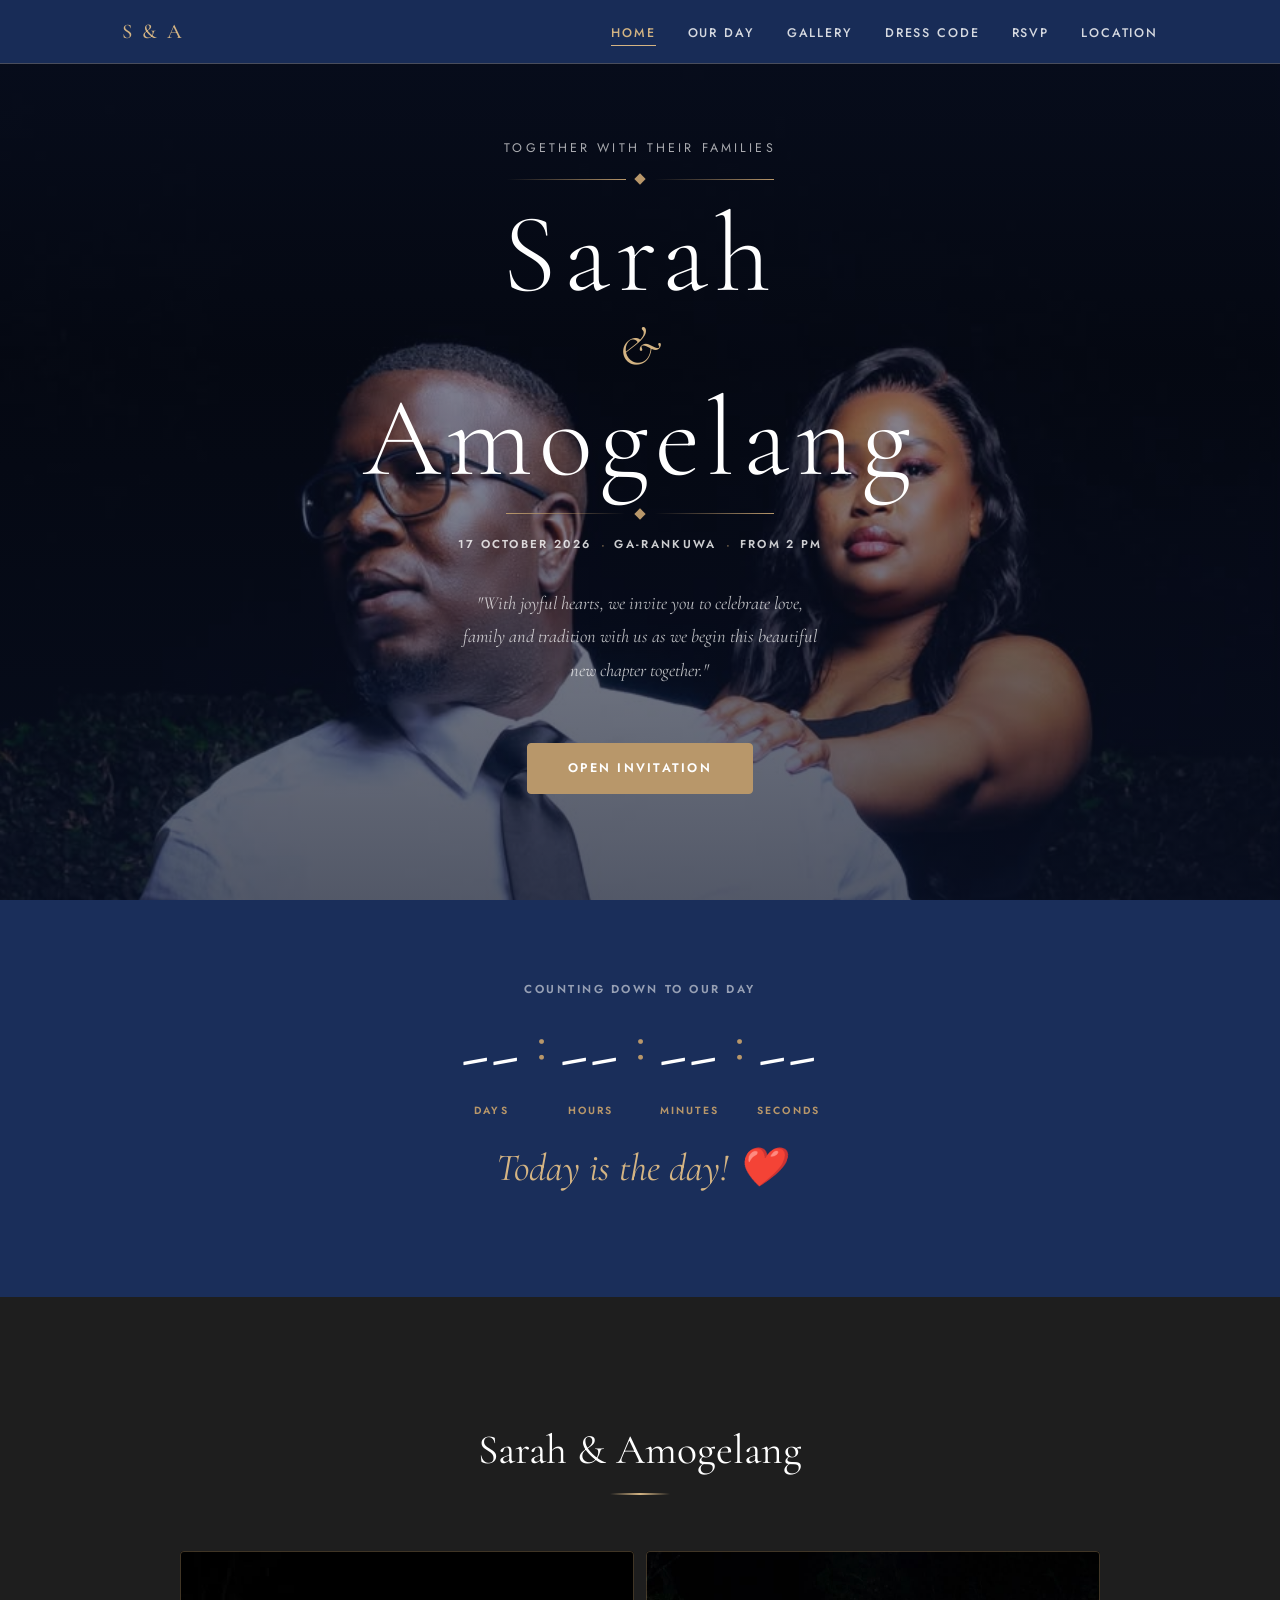
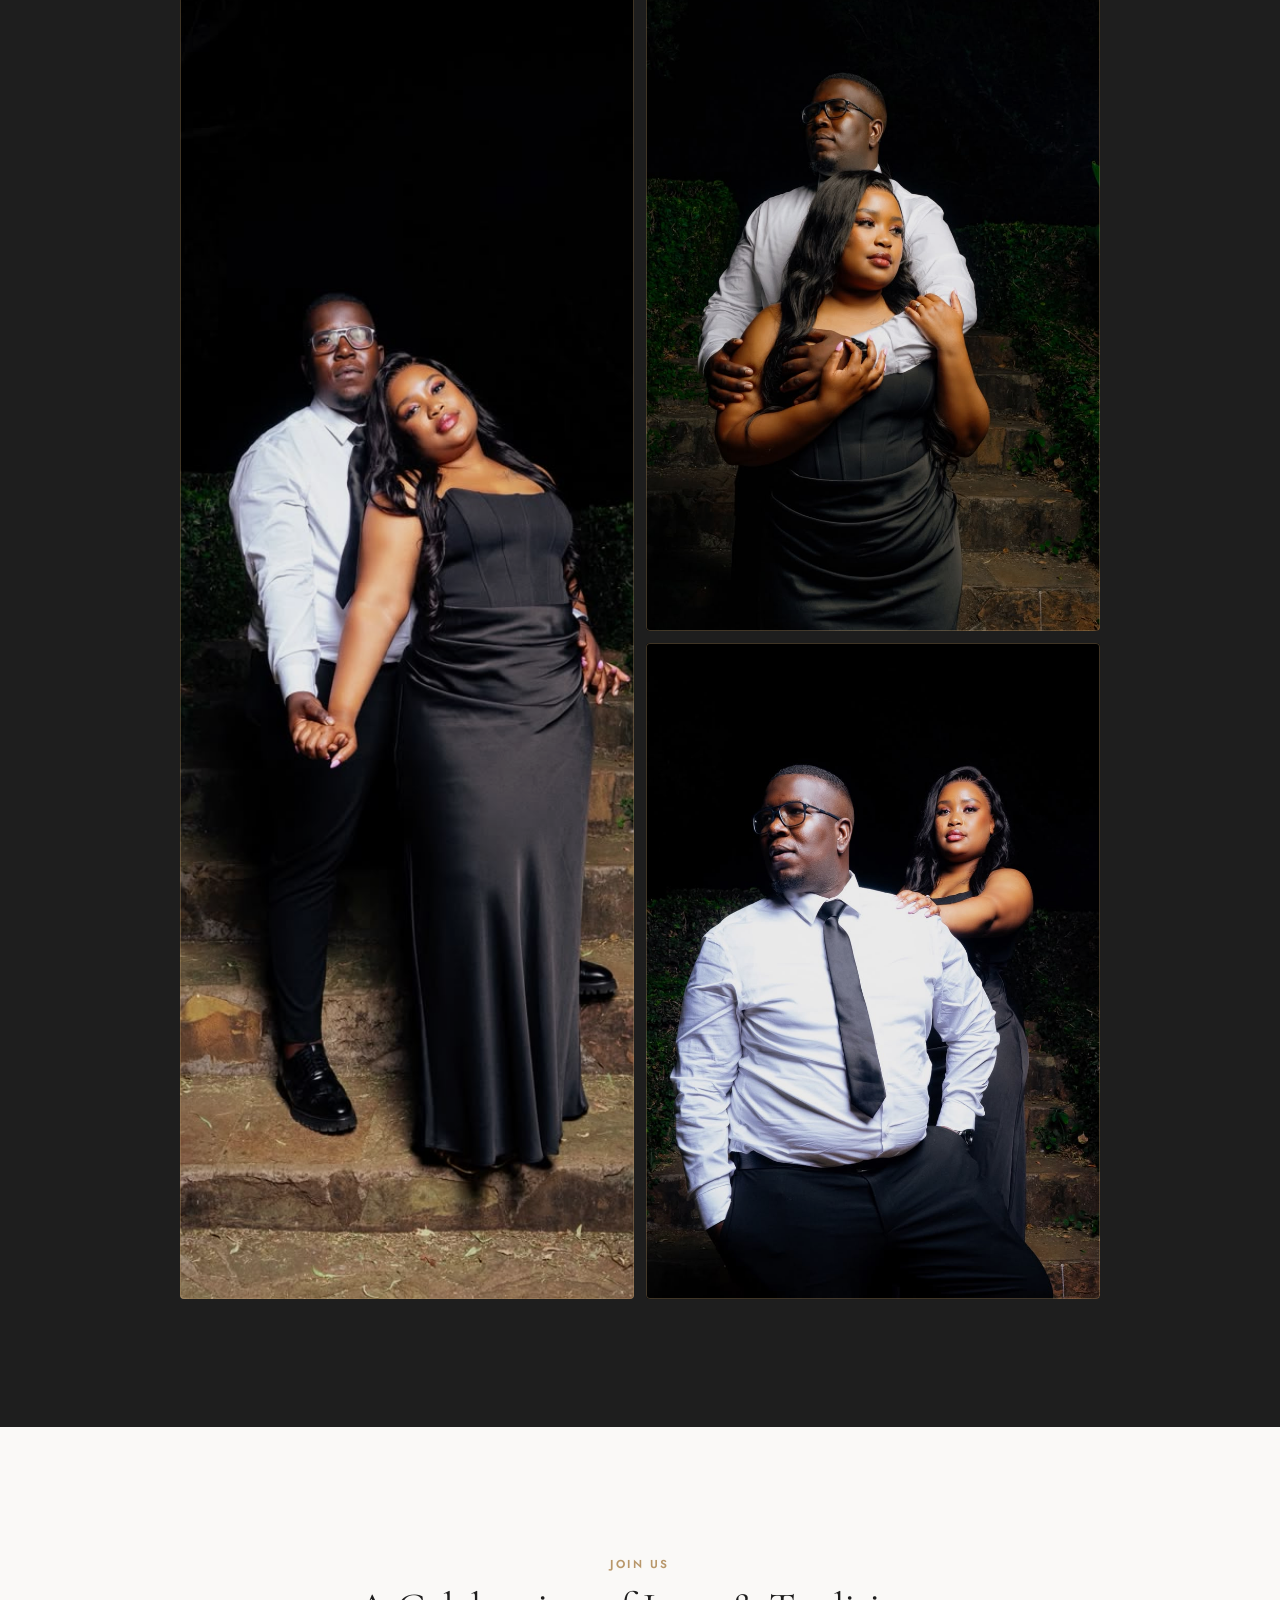
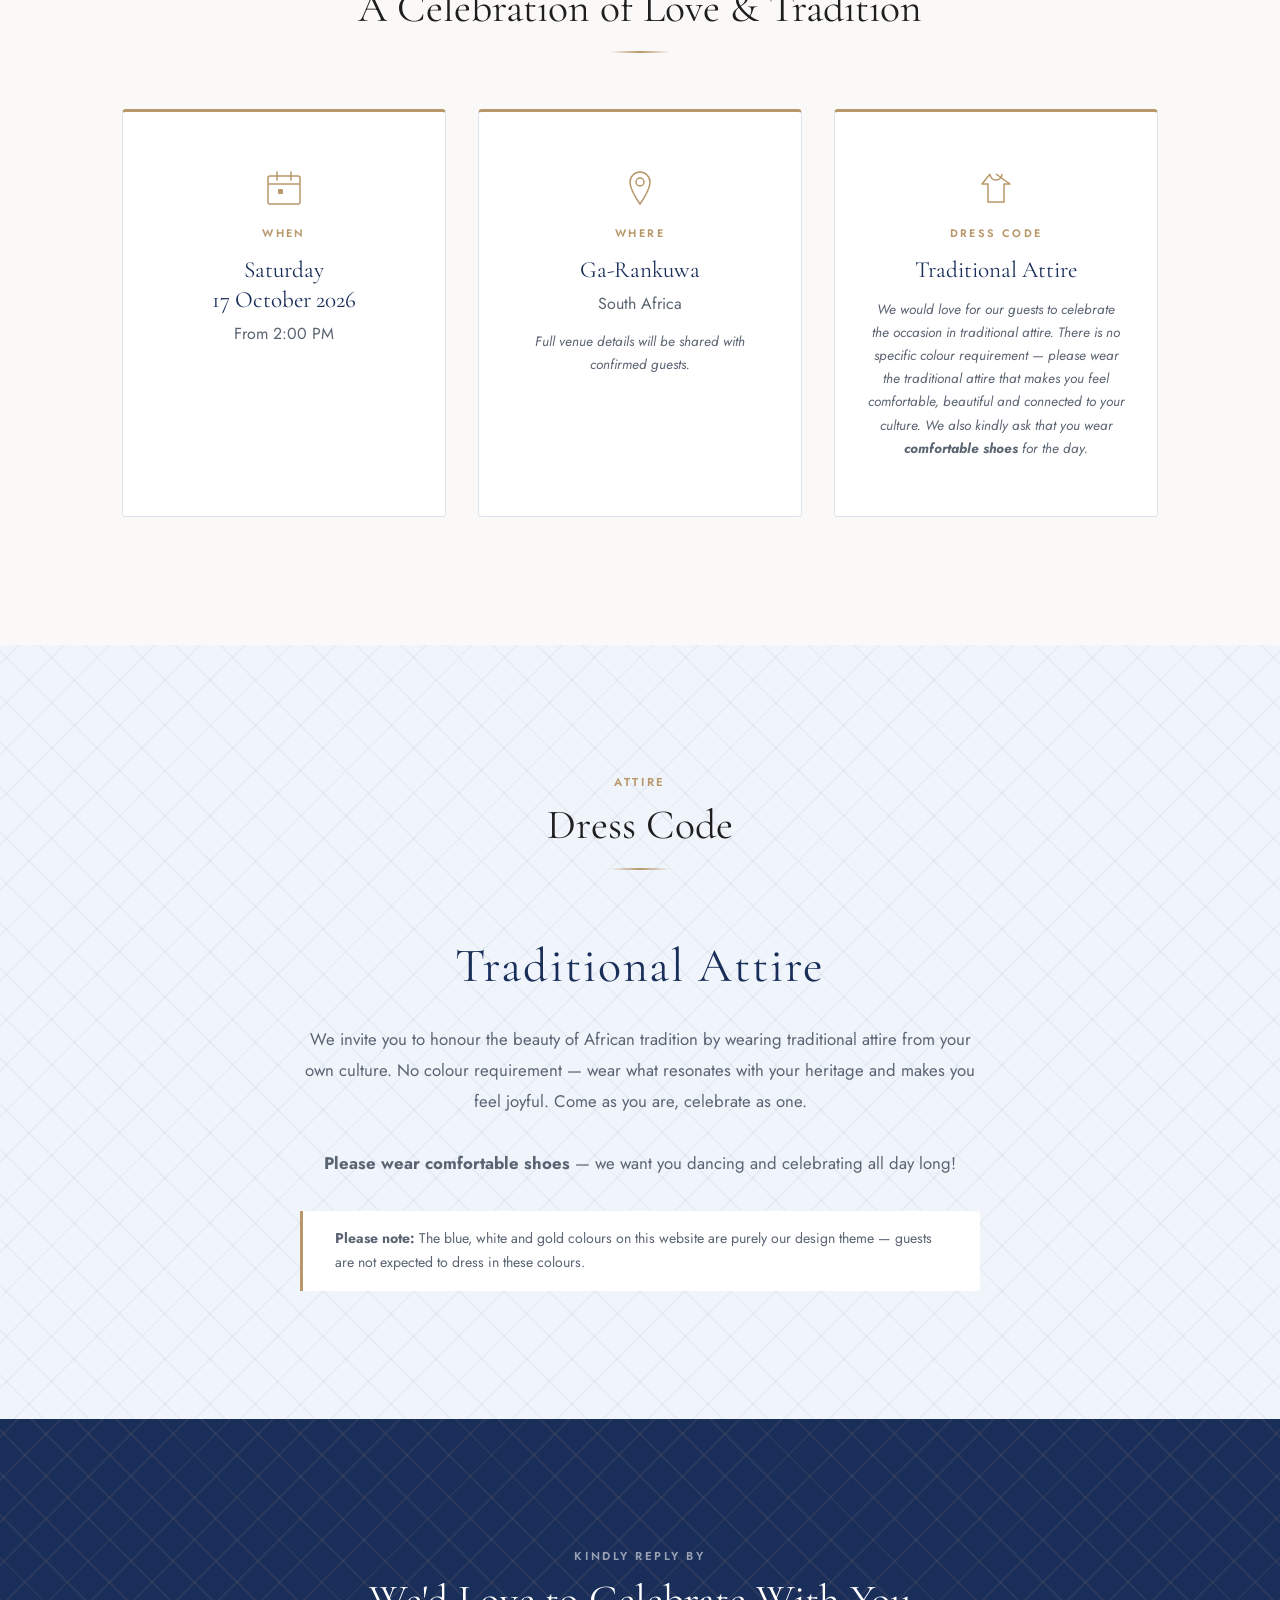
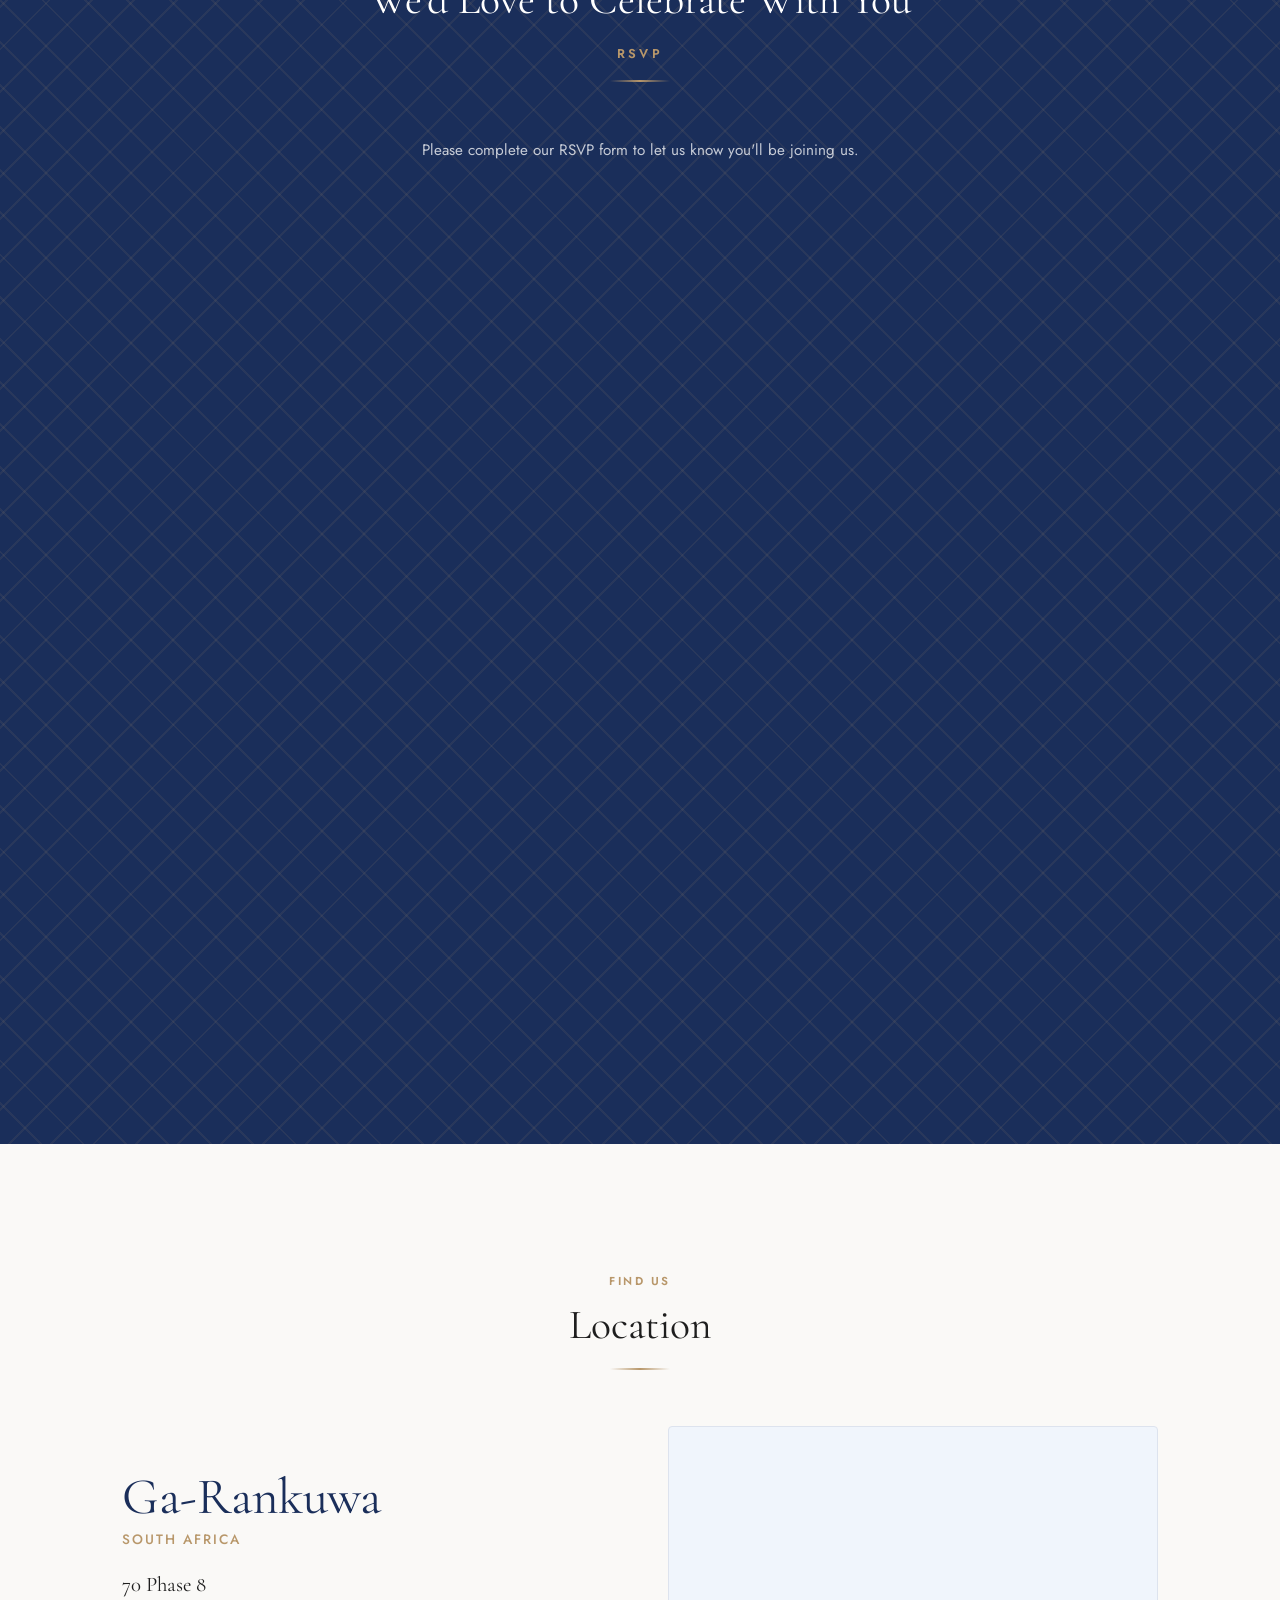
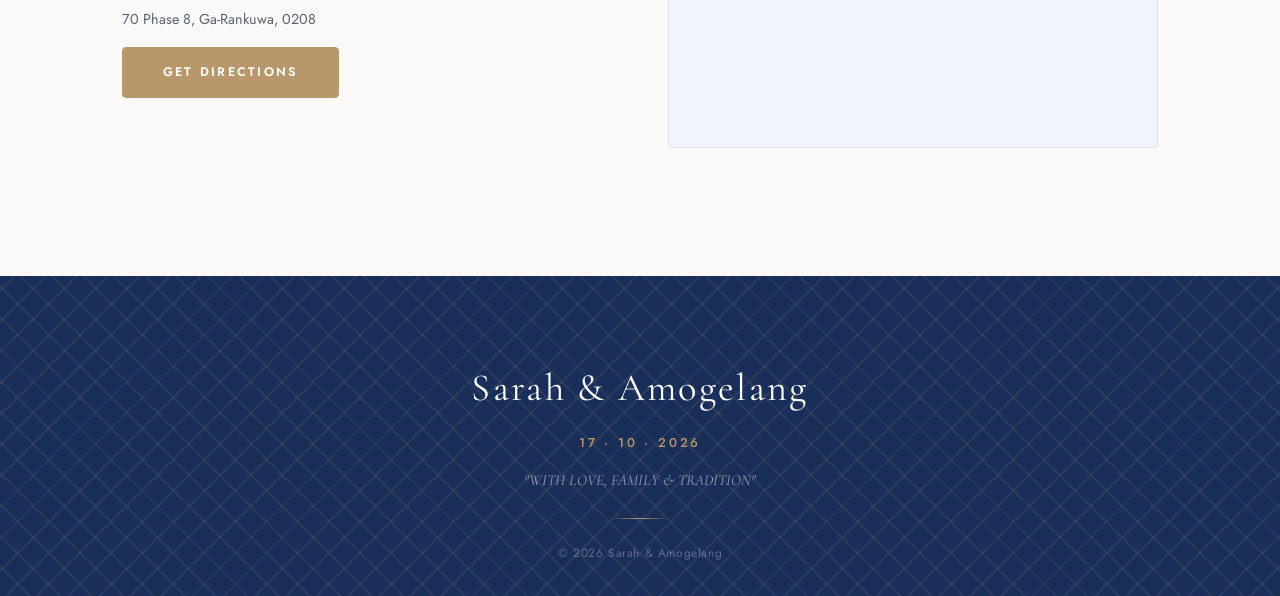
==== commit 0e31461f: "Keep form embedded on mobile, add edge scroll strips and scroll hint" ====
--- a/index.html
+++ b/index.html
@@ -247,6 +247,7 @@
         <div id="rsvpEmbedContainer" class="rsvp-embed-container animate-on-scroll" hidden>
           <!-- Google Form iframe injected by JS when googleFormEmbedUrl is set -->
         </div>
+        <p class="rsvp-scroll-hint">↓ Scroll down to see location</p>
         <div id="rsvpLinkContainer" class="rsvp-link-container animate-on-scroll" hidden>
           <!-- External link button injected by JS when googleFormUrl is set -->
         </div>
--- a/styles.css
+++ b/styles.css
@@ -940,11 +940,62 @@
   margin-bottom: var(--space-md);
 }
 
+.rsvp-embed-container {
+  position: relative;
+}
+
 .rsvp-embed-container iframe {
   width: 100%;
   min-height: 820px;
   border: none;
   border-radius: var(--radius);
+  display: block;
+}
+
+/* Narrow scroll-through strips on the left and right edges of the iframe —
+   guests can drag on these edges to scroll the page past the form on mobile */
+@media (max-width: 768px) {
+  .rsvp-embed-container::before,
+  .rsvp-embed-container::after {
+    content: '';
+    position: absolute;
+    top: 0;
+    bottom: 0;
+    width: 20px;
+    z-index: 2;
+    /* transparent — invisible but captures touch for page scroll */
+  }
+  .rsvp-embed-container::before { left: 0; }
+  .rsvp-embed-container::after  { right: 0; }
+
+  .rsvp-embed-container iframe {
+    /* Slightly narrower so edge strips are accessible */
+    width: calc(100% - 0px);
+    min-height: 700px;
+  }
+
+  /* Scroll hint label below the form */
+  .rsvp-embed-container + .rsvp-scroll-hint {
+    display: block;
+  }
+}
+
+.rsvp-scroll-hint {
+  display: none; /* hidden on desktop */
+  text-align: center;
+  font-size: 0.78rem;
+  font-weight: 500;
+  letter-spacing: 0.12em;
+  text-transform: uppercase;
+  color: rgba(255,255,255,0.45);
+  margin-top: var(--space-sm);
+  padding: var(--space-sm) 0;
+}
+
+@media (max-width: 768px) {
+  .rsvp-scroll-hint {
+    display: block;
+  }
 }
 
 .rsvp-link-container { text-align: center; }
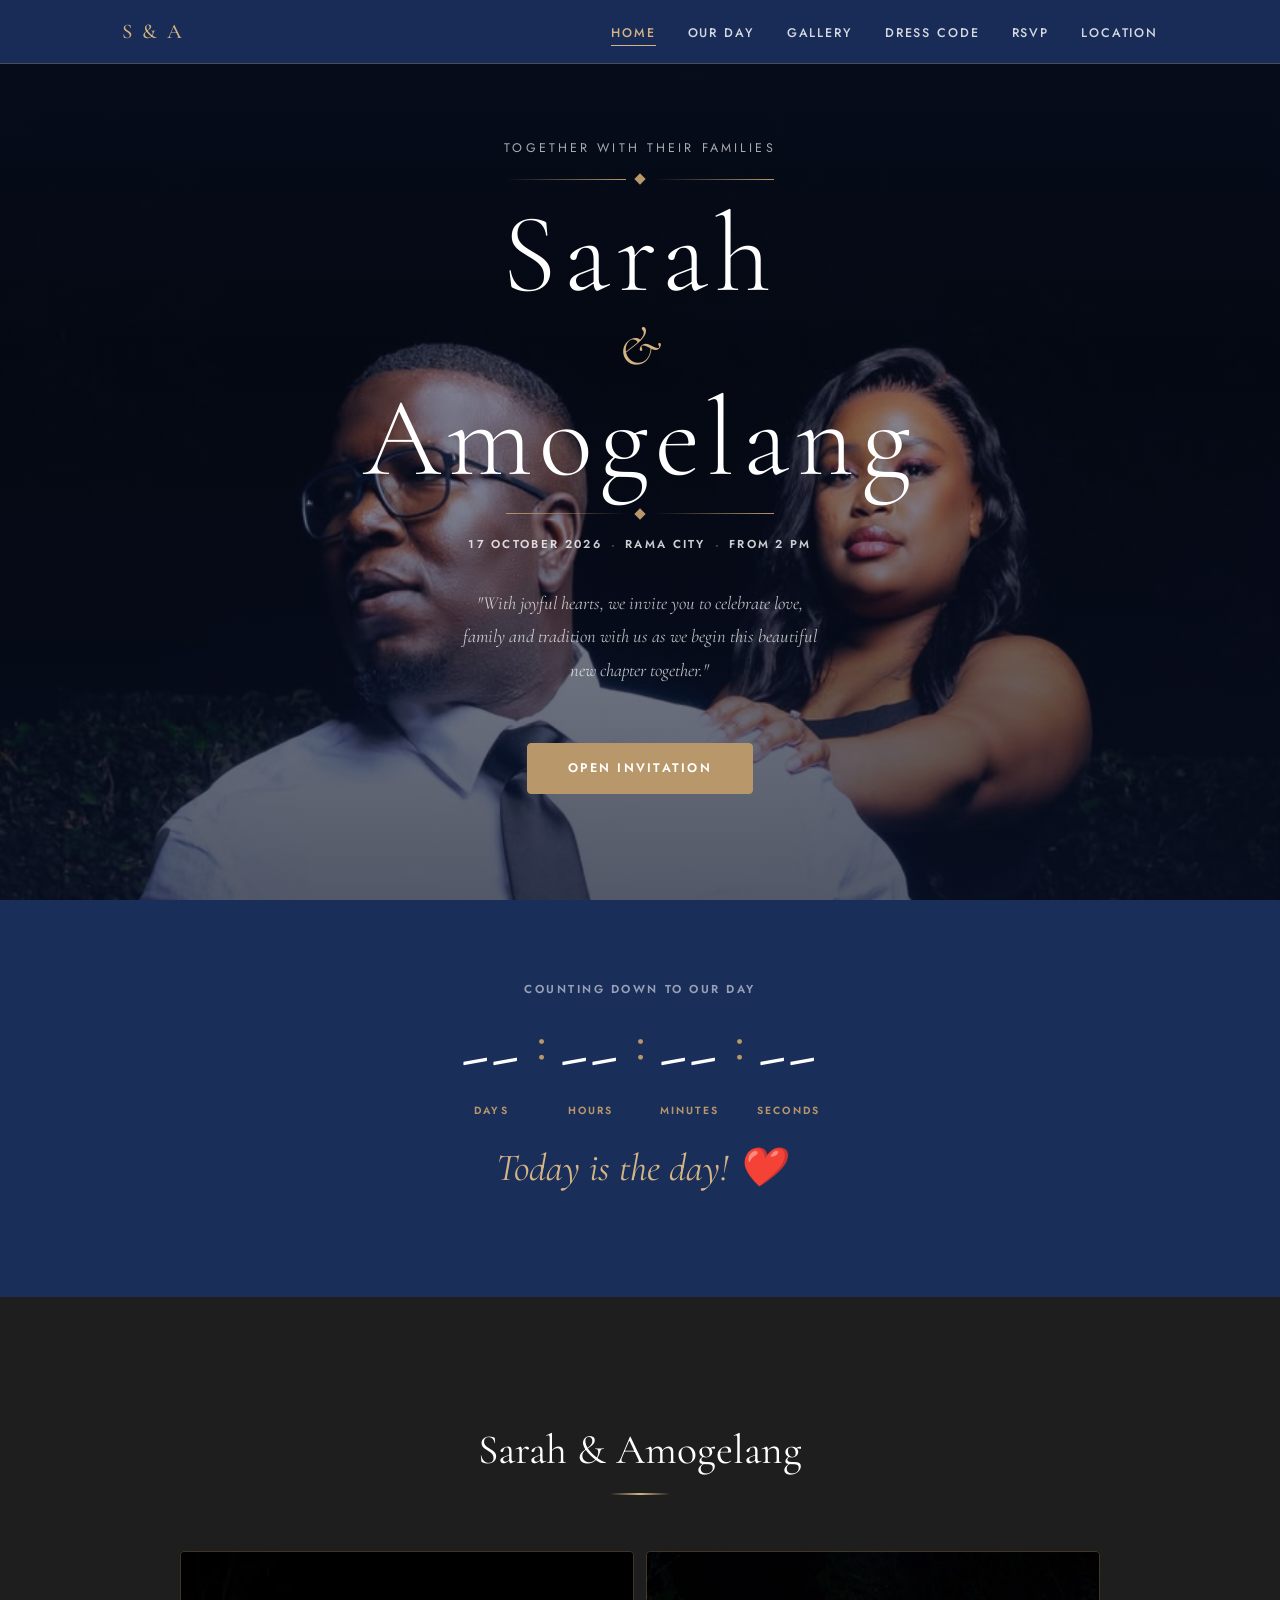
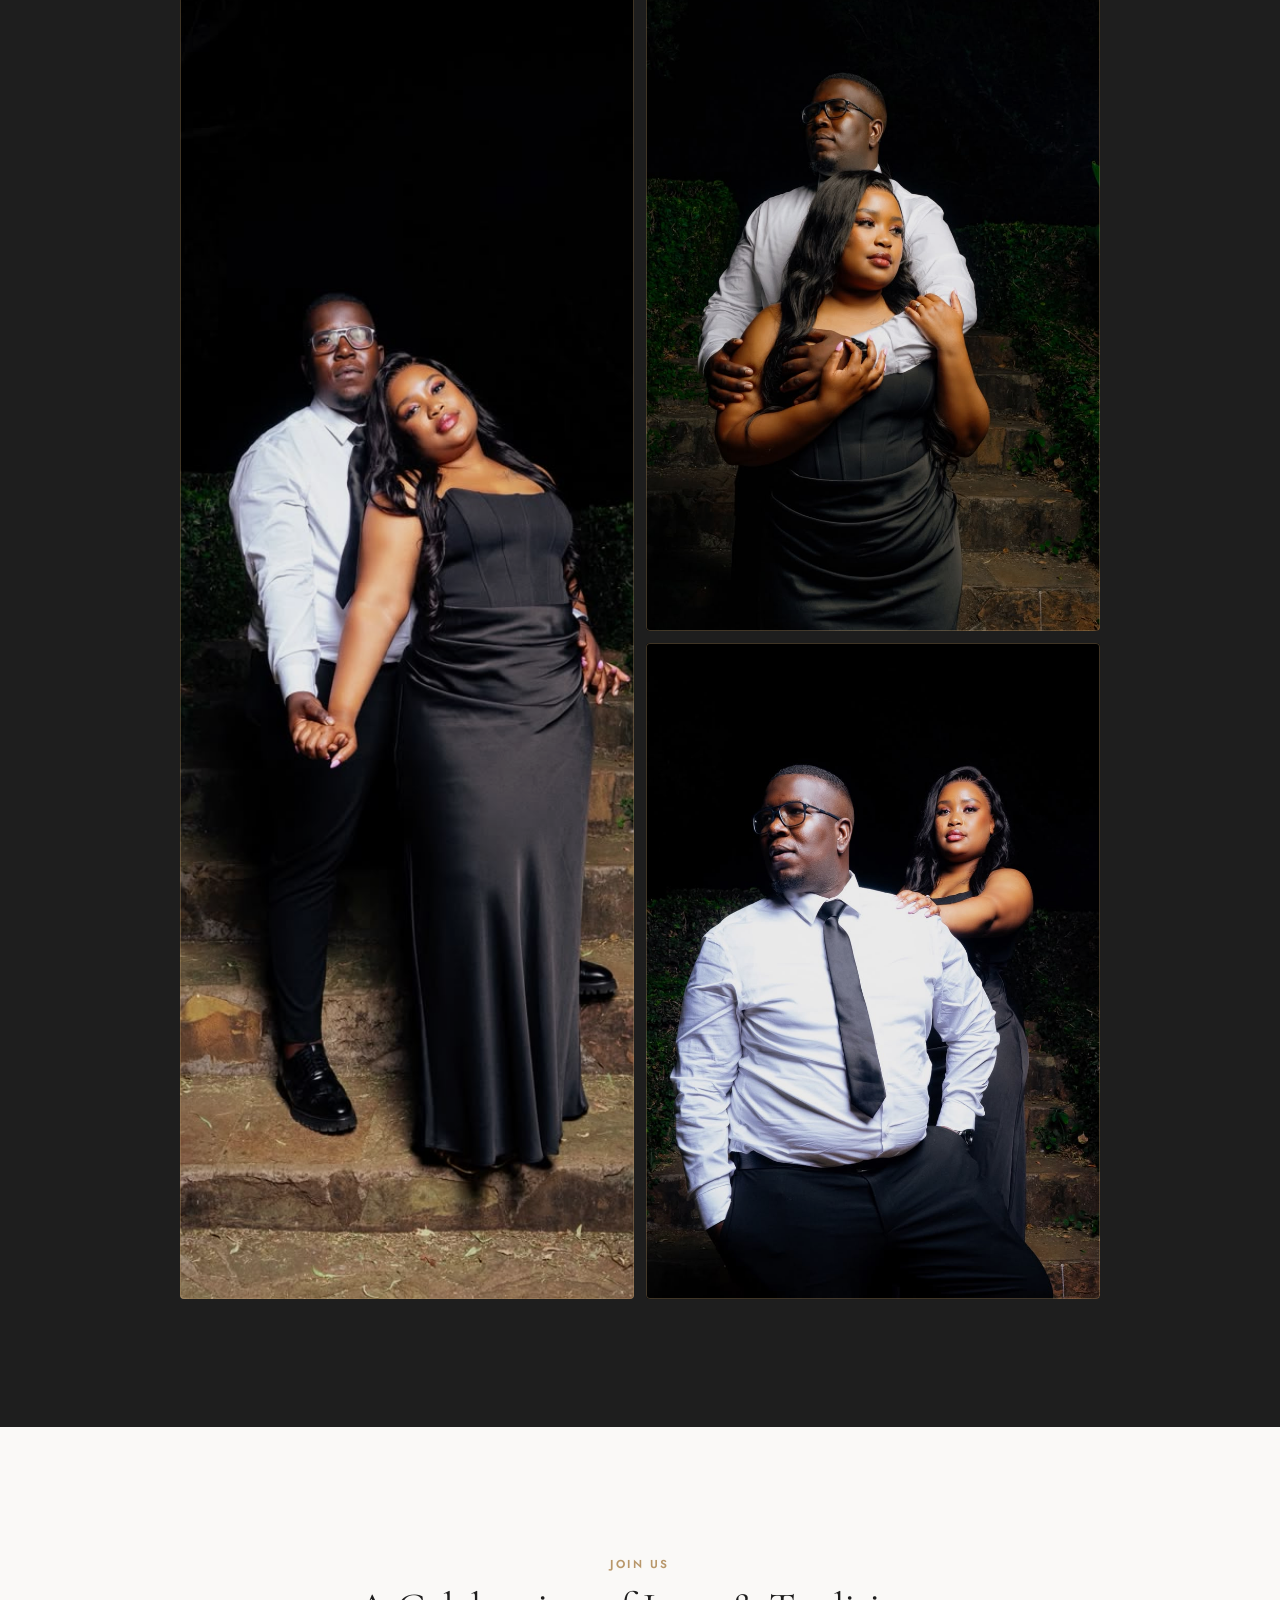
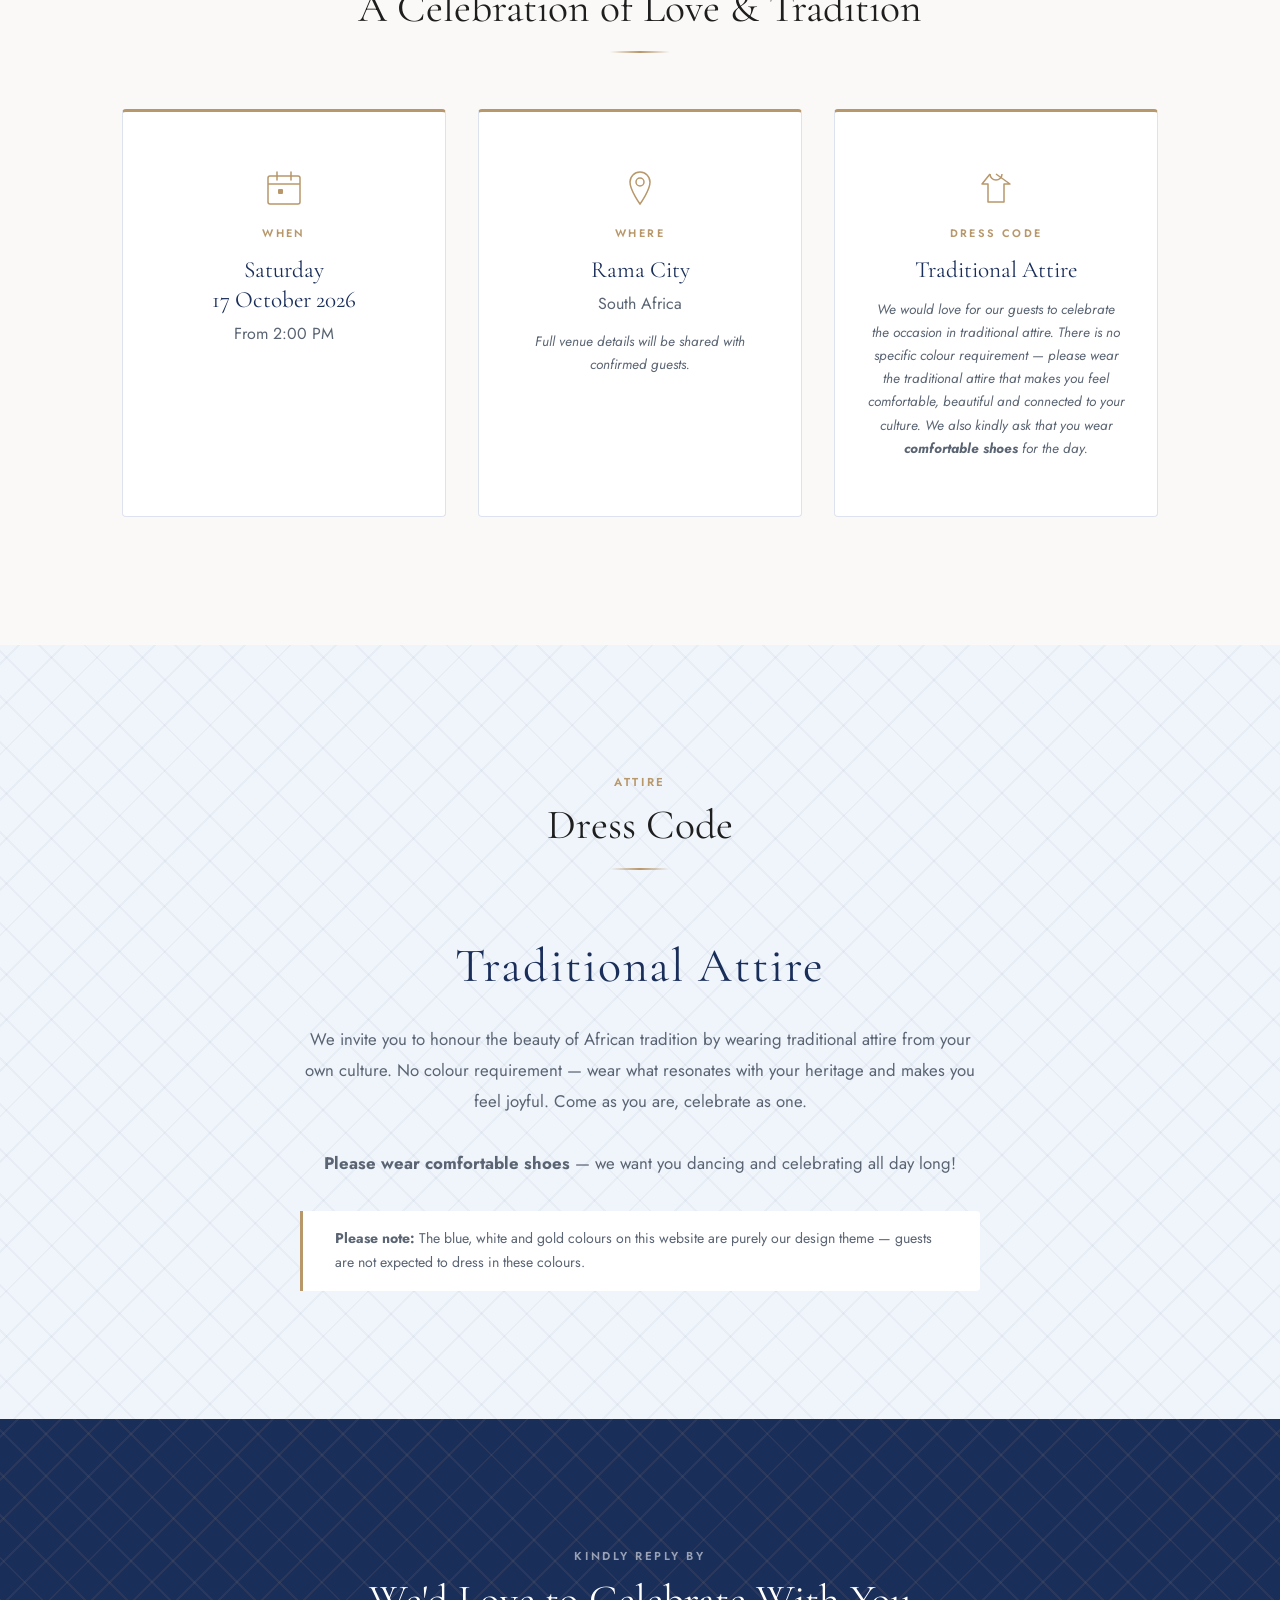
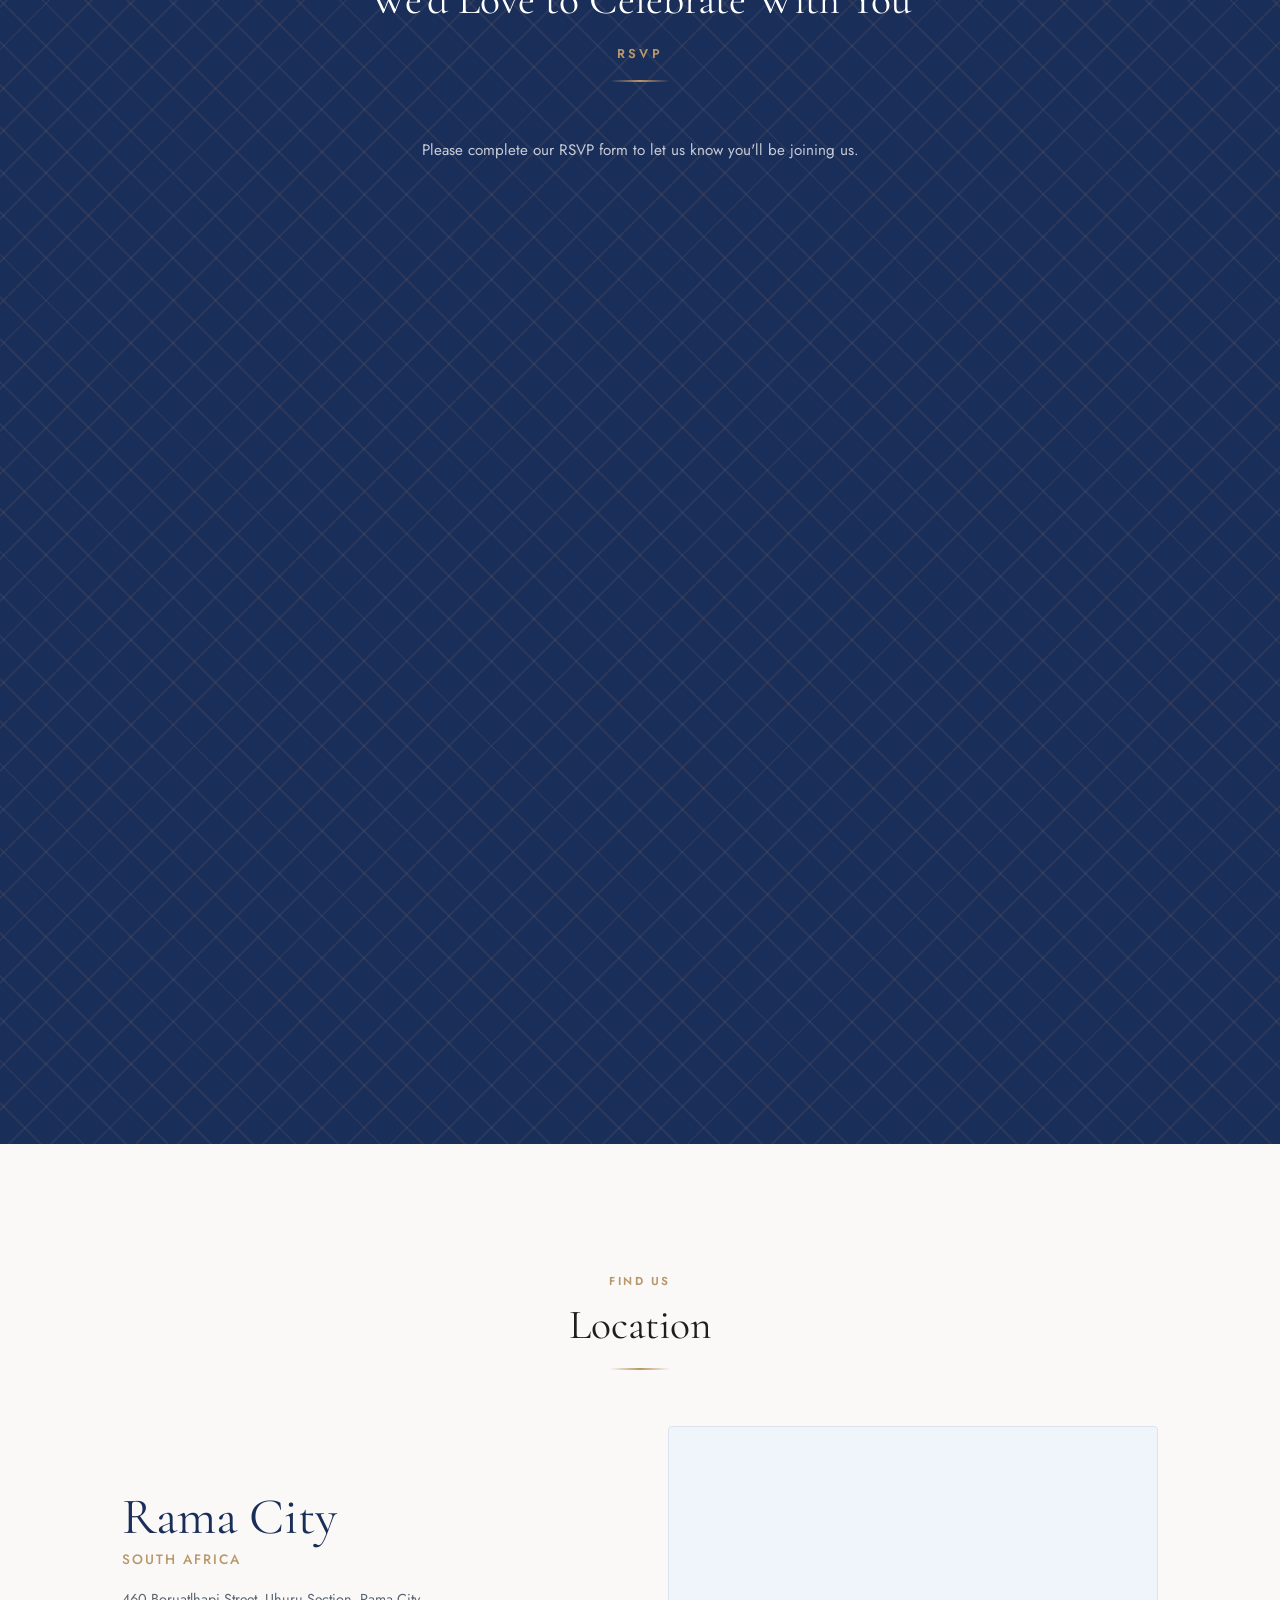
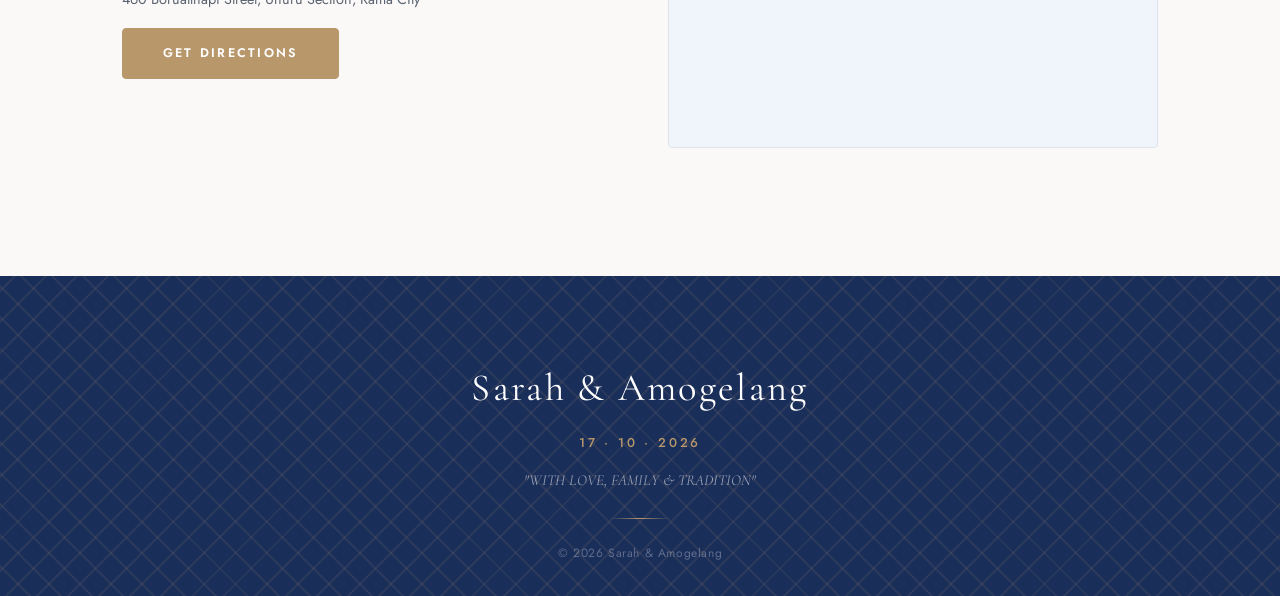
==== commit 6bc8d1f3: "Update wedding location to 460 Boruatlhapi Street, Uhuru Section, Rama City" ====
--- a/index.html
+++ b/index.html
@@ -3,7 +3,7 @@
 <head>
   <meta charset="UTF-8" />
   <meta name="viewport" content="width=device-width, initial-scale=1.0" />
-  <meta name="description" content="You are warmly invited to the wedding of Sarah & Amogelang — 17 October 2026, Ga-Rankuwa, South Africa." />
+  <meta name="description" content="You are warmly invited to the wedding of Sarah & Amogelang — 17 October 2026, Rama City, South Africa." />
   <title>Sarah &amp; Amogelang | 17 October 2026</title>
 
   <!-- Fonts -->
@@ -65,7 +65,7 @@
       <div class="hero-date animate-fade-up" aria-label="Wedding date and location">
         <span class="hero-date-text">17 OCTOBER 2026</span>
         <span class="hero-date-sep" aria-hidden="true">·</span>
-        <span class="hero-date-text">GA-RANKUWA</span>
+        <span class="hero-date-text">RAMA CITY</span>
         <span class="hero-date-sep" aria-hidden="true">·</span>
         <span class="hero-date-text">FROM 2 PM</span>
       </div>
@@ -175,7 +175,7 @@
             </svg>
           </div>
           <h3 class="detail-card__label">Where</h3>
-          <p class="detail-card__primary">Ga-Rankuwa</p>
+          <p class="detail-card__primary">Rama City</p>
           <p class="detail-card__secondary">South Africa</p>
           <p class="detail-card__note">Full venue details will be shared with confirmed guests.</p>
         </article>
@@ -358,7 +358,7 @@
 
       <div class="location-content animate-on-scroll">
         <div class="location-info">
-          <p class="location-city">Ga-Rankuwa</p>
+          <p class="location-city">Rama City</p>
           <p class="location-province">South Africa</p>
           <div id="venueDetails" class="venue-details" hidden>
             <p class="venue-name" id="venueName"></p>
@@ -372,7 +372,7 @@
           </a>
         </div>
 
-        <div class="location-map" id="mapContainer" aria-label="Map showing the wedding venue in Ga-Rankuwa">
+        <div class="location-map" id="mapContainer" aria-label="Map showing the wedding venue in Rama City">
         </div>
       </div>
     </div>
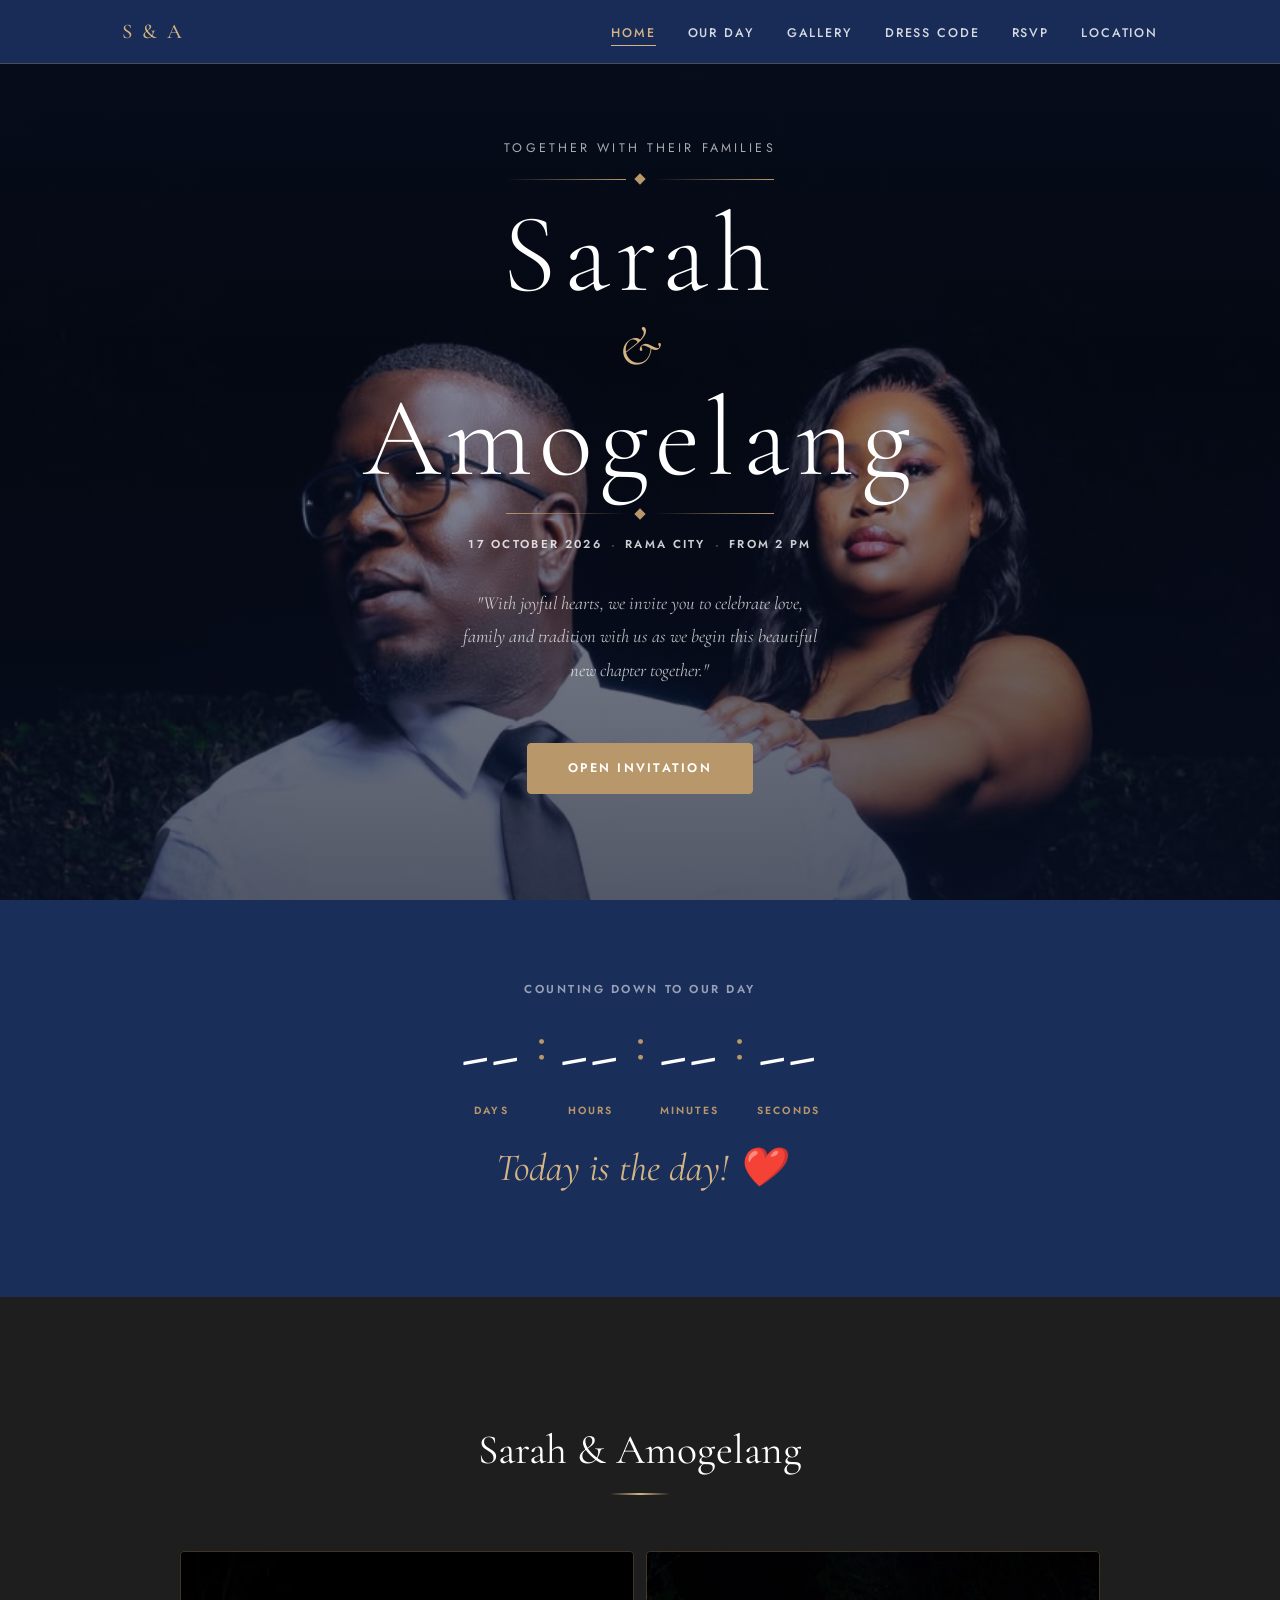
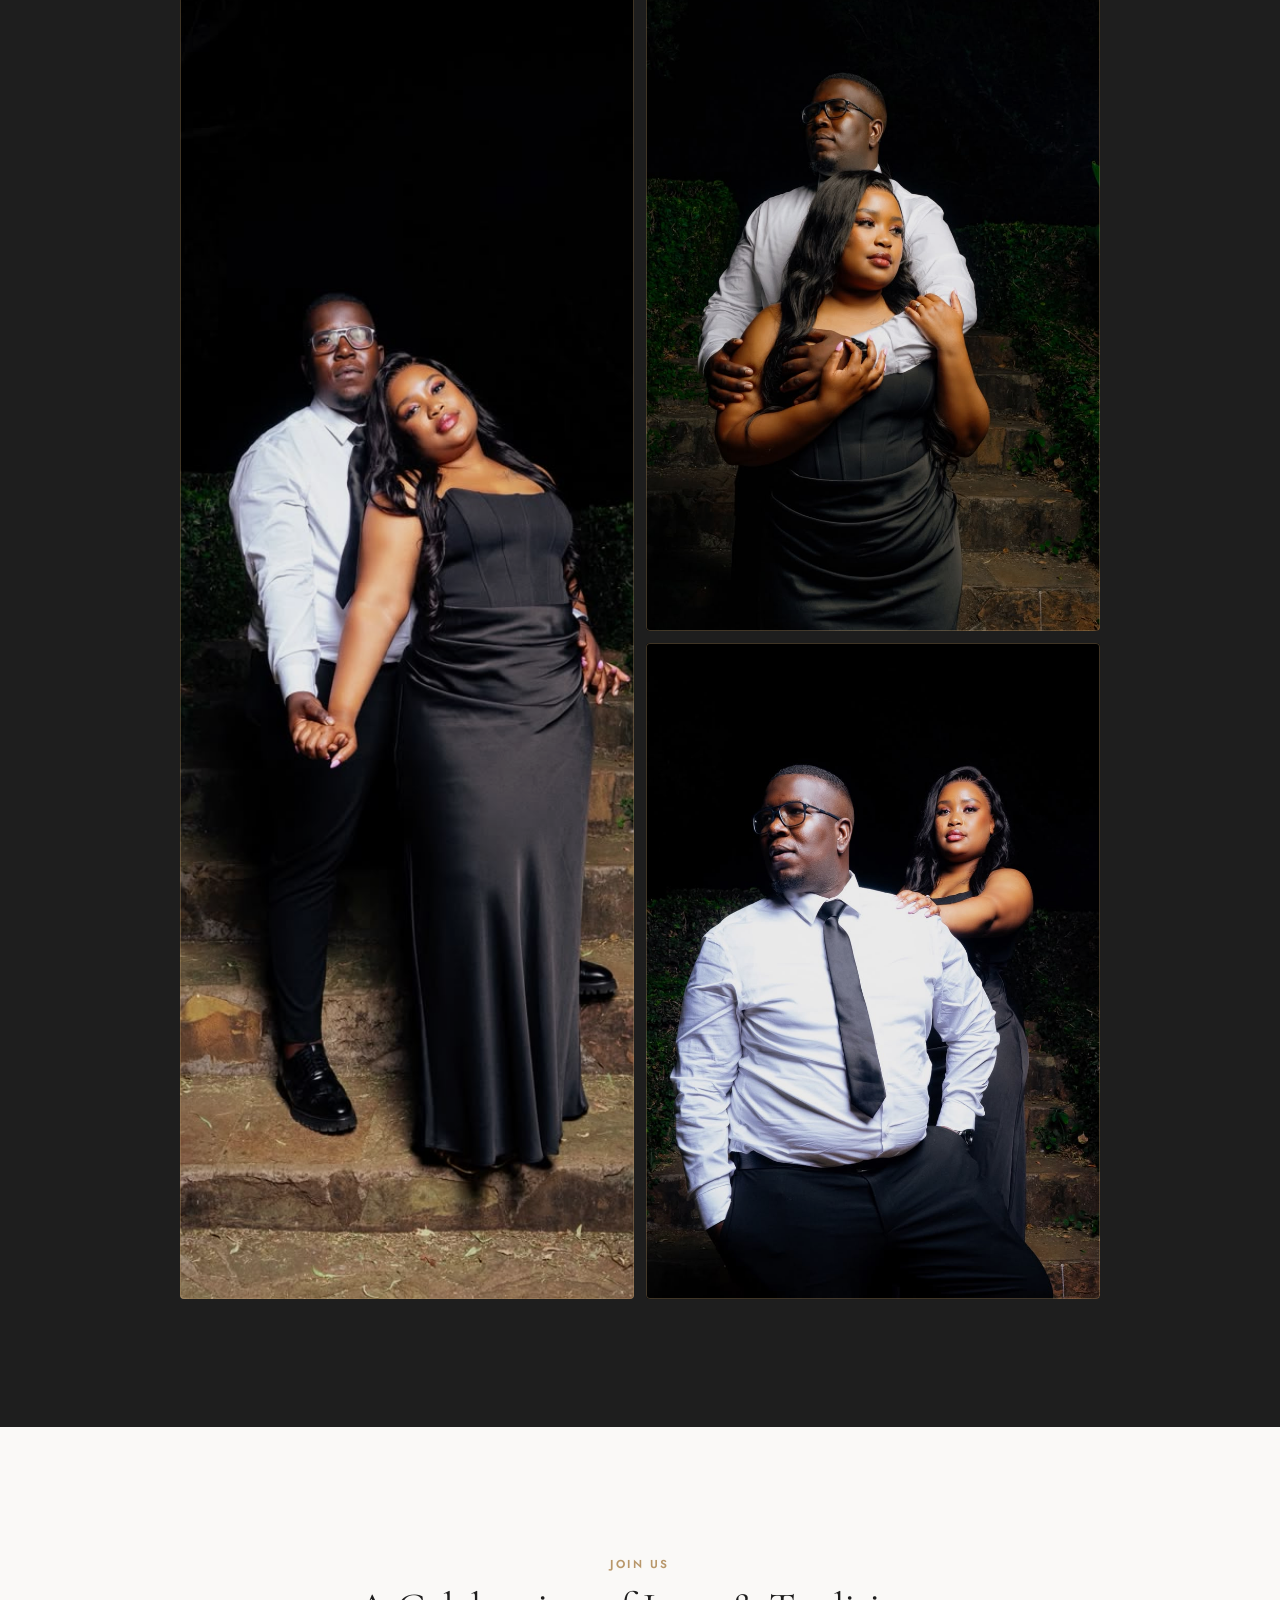
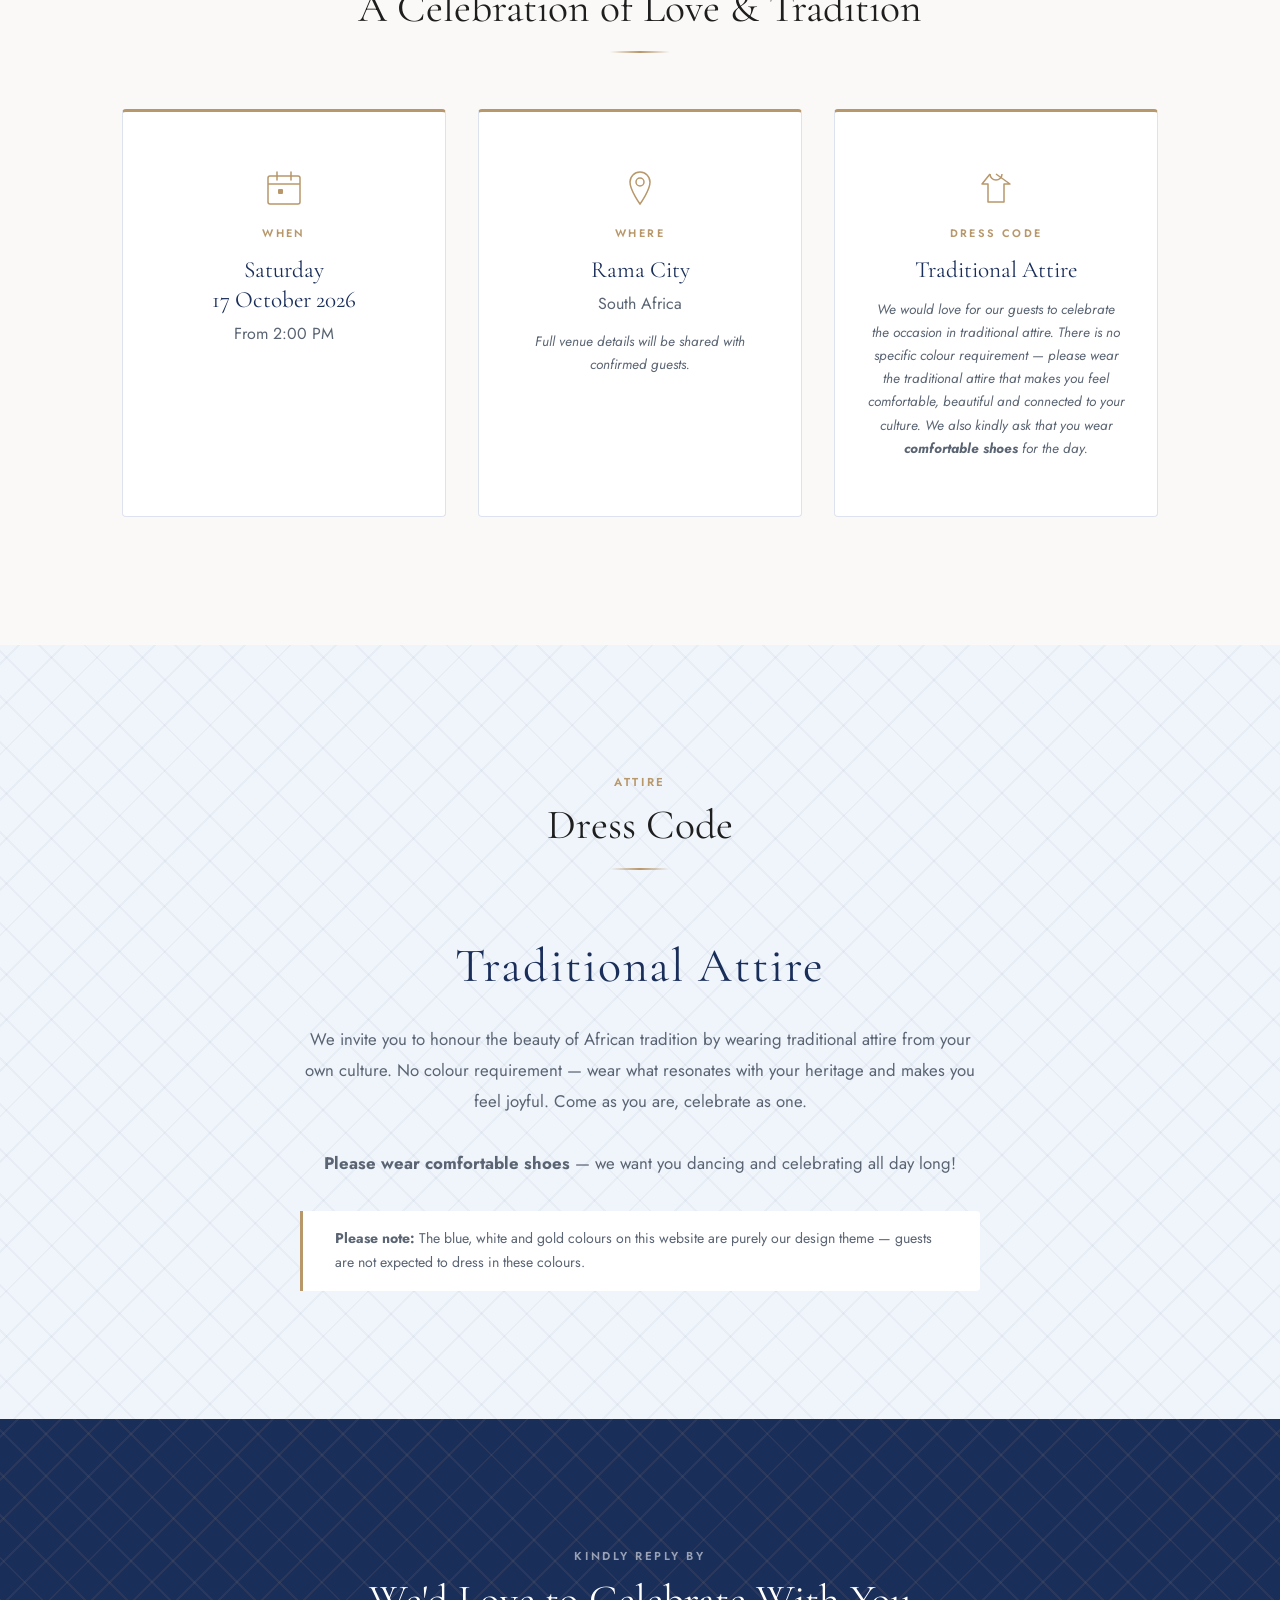
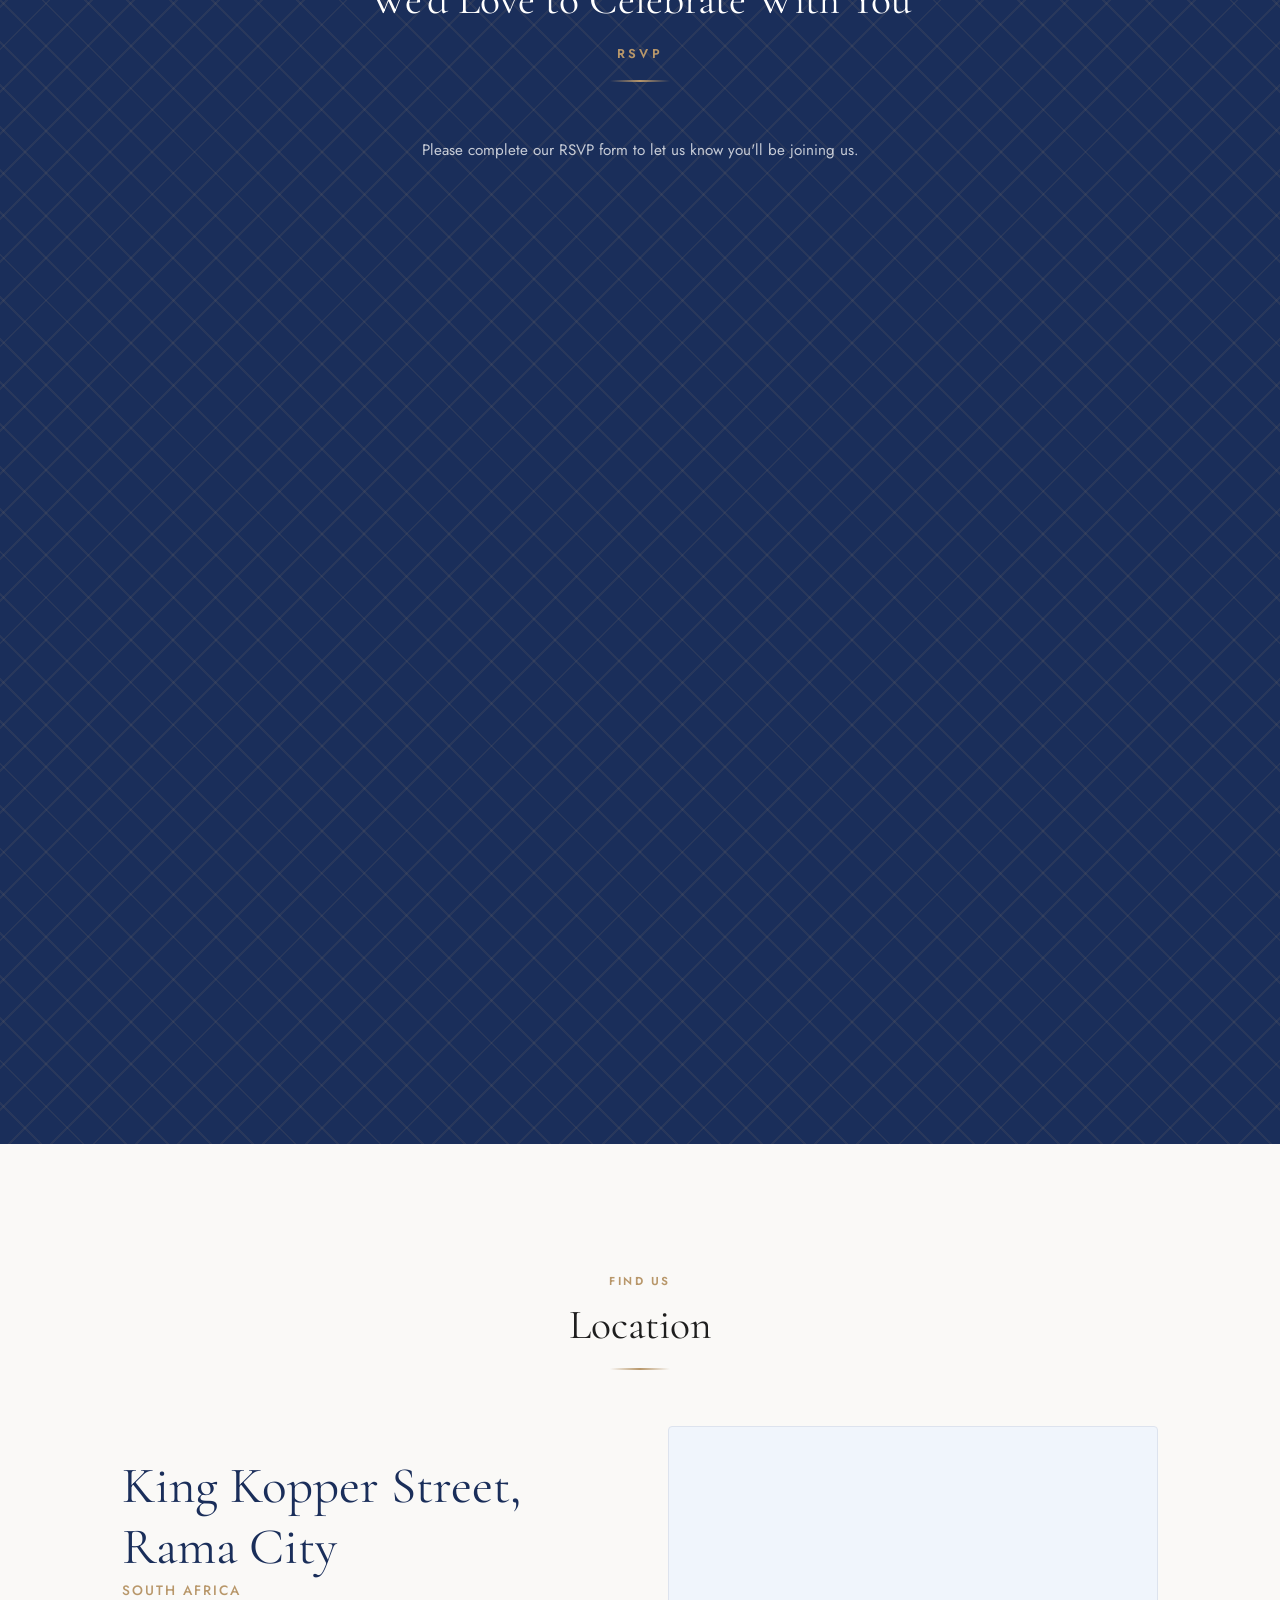
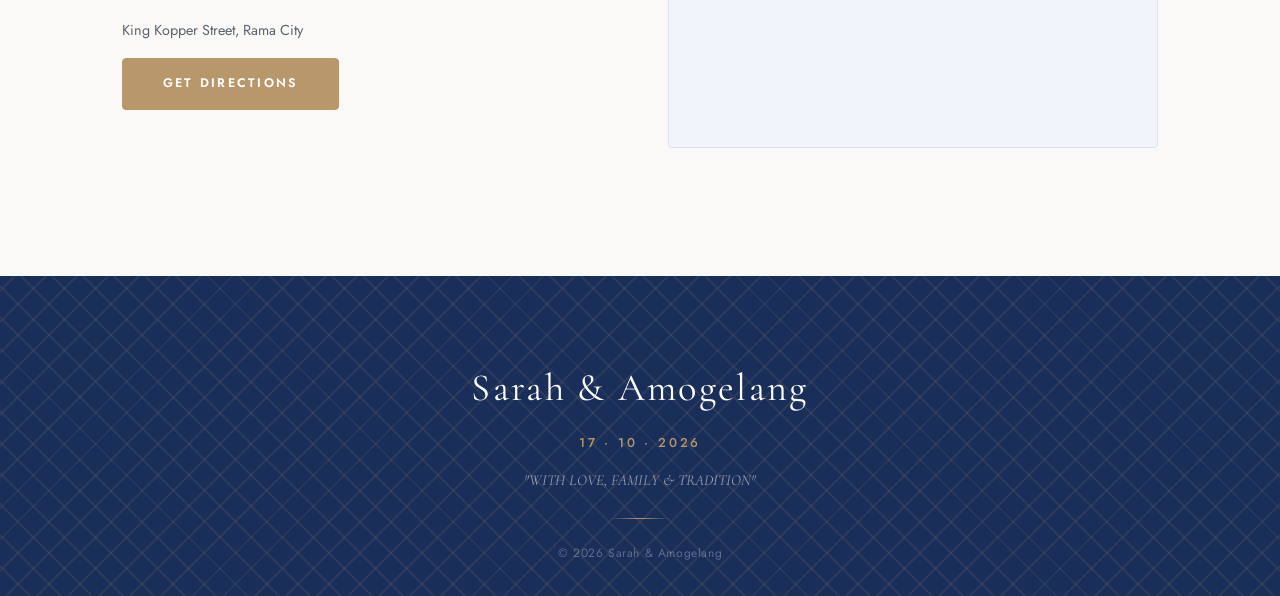
==== commit cdb88f9d: "Show King Kopper Street, Rama City in location section" ====
--- a/index.html
+++ b/index.html
@@ -358,7 +358,7 @@
 
       <div class="location-content animate-on-scroll">
         <div class="location-info">
-          <p class="location-city">Rama City</p>
+          <p class="location-city">King Kopper Street, Rama City</p>
           <p class="location-province">South Africa</p>
           <div id="venueDetails" class="venue-details" hidden>
             <p class="venue-name" id="venueName"></p>
